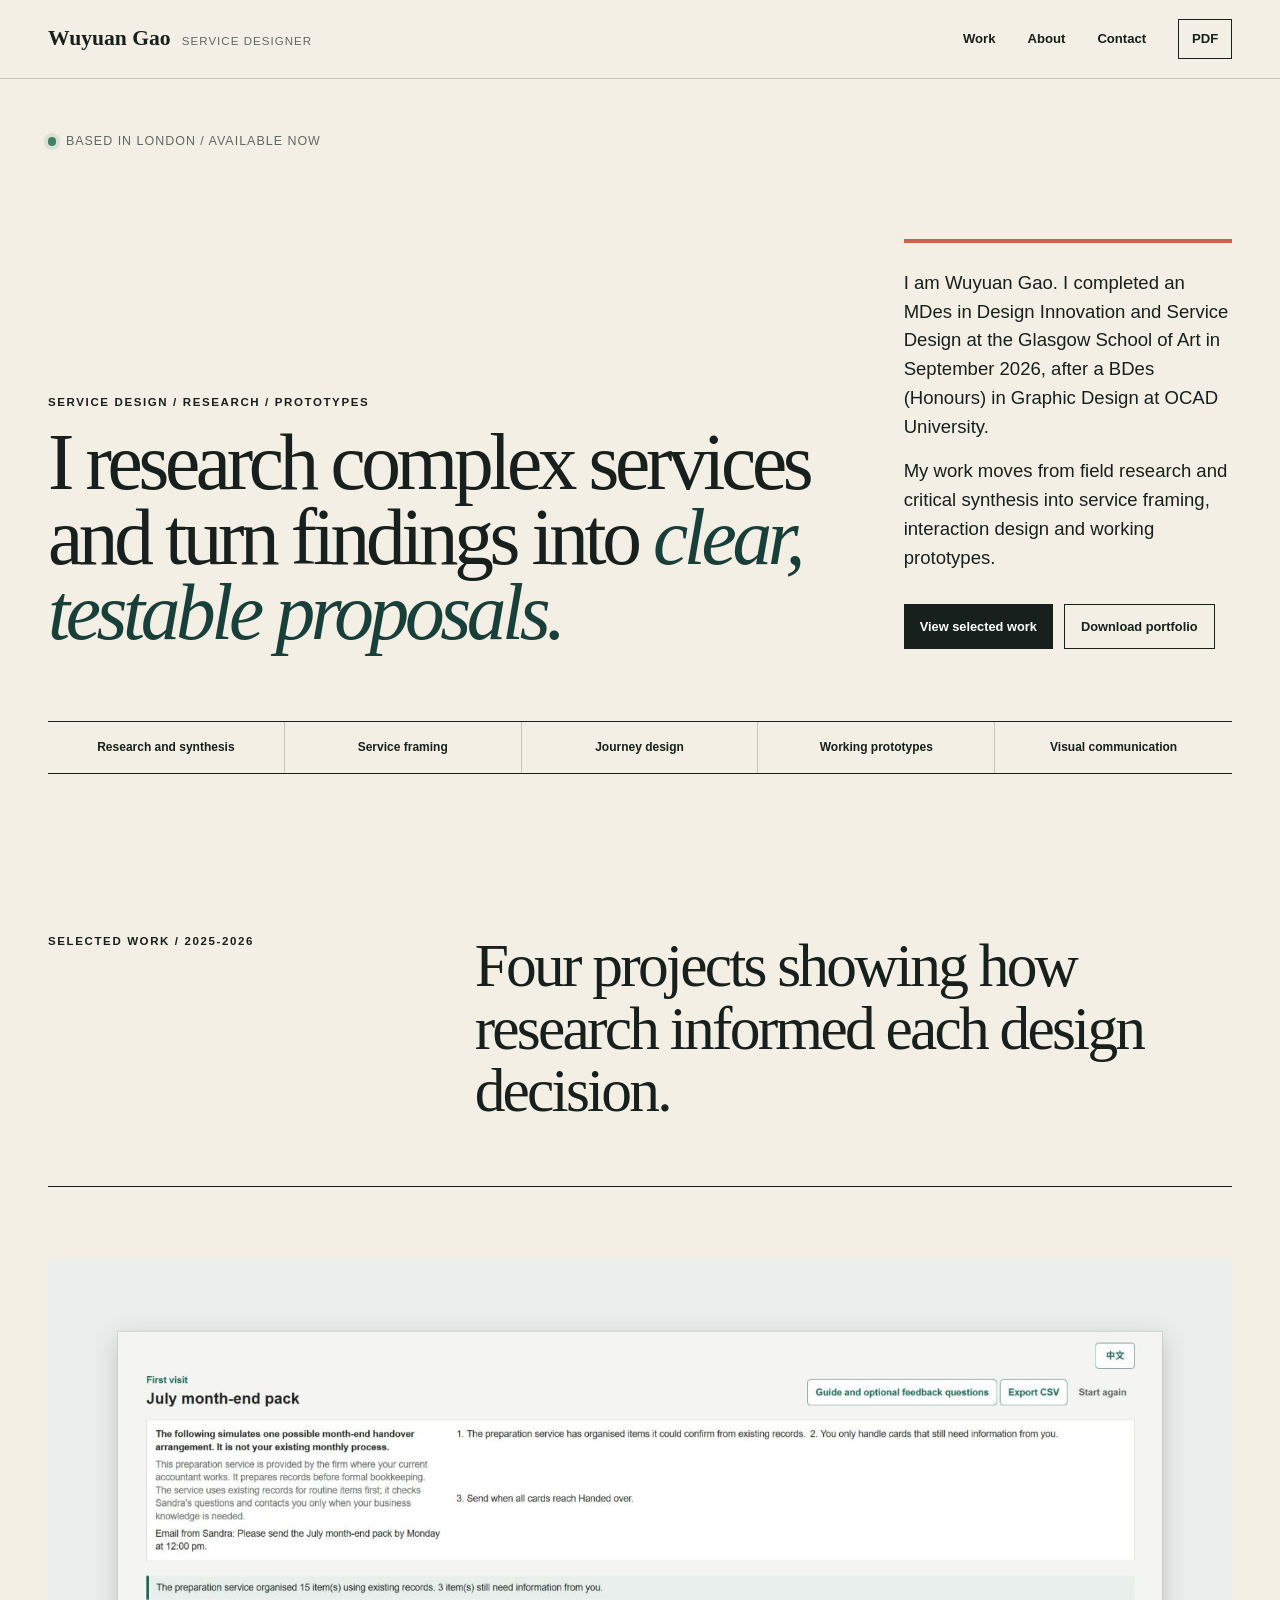
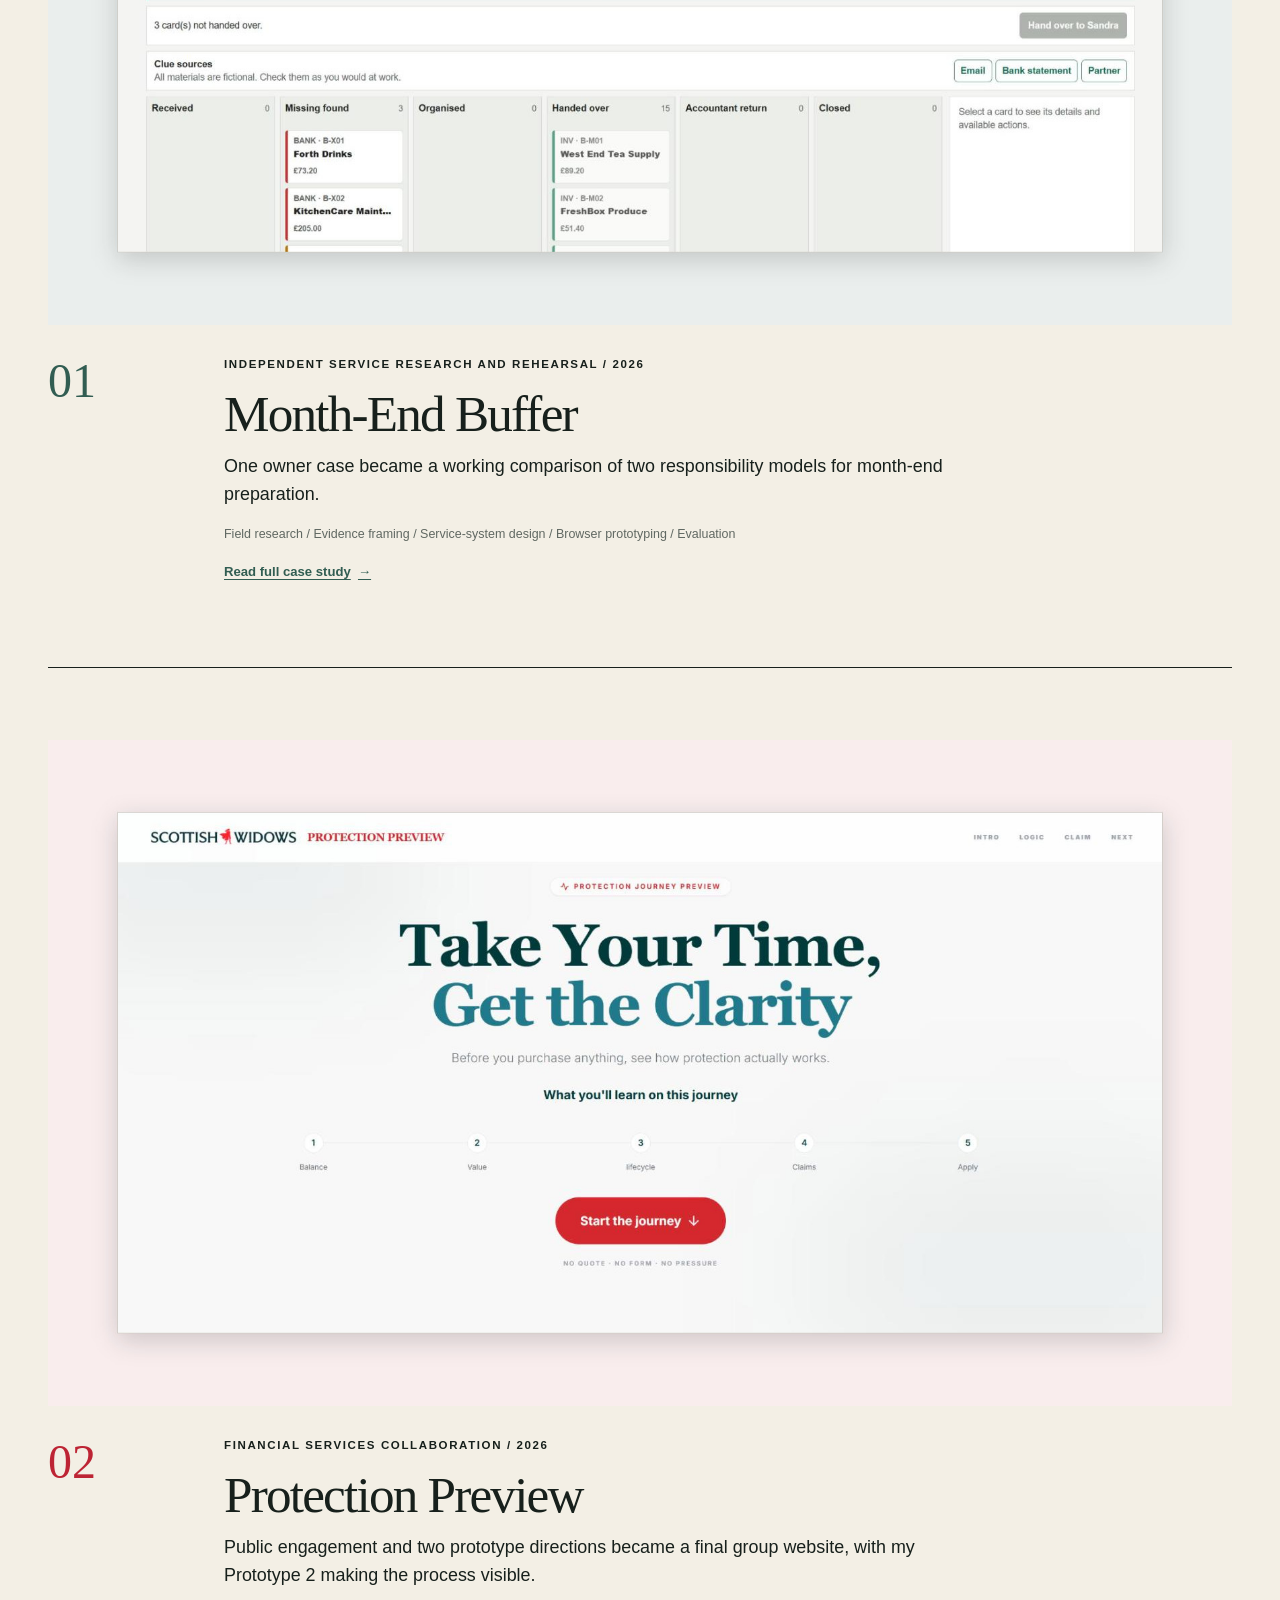
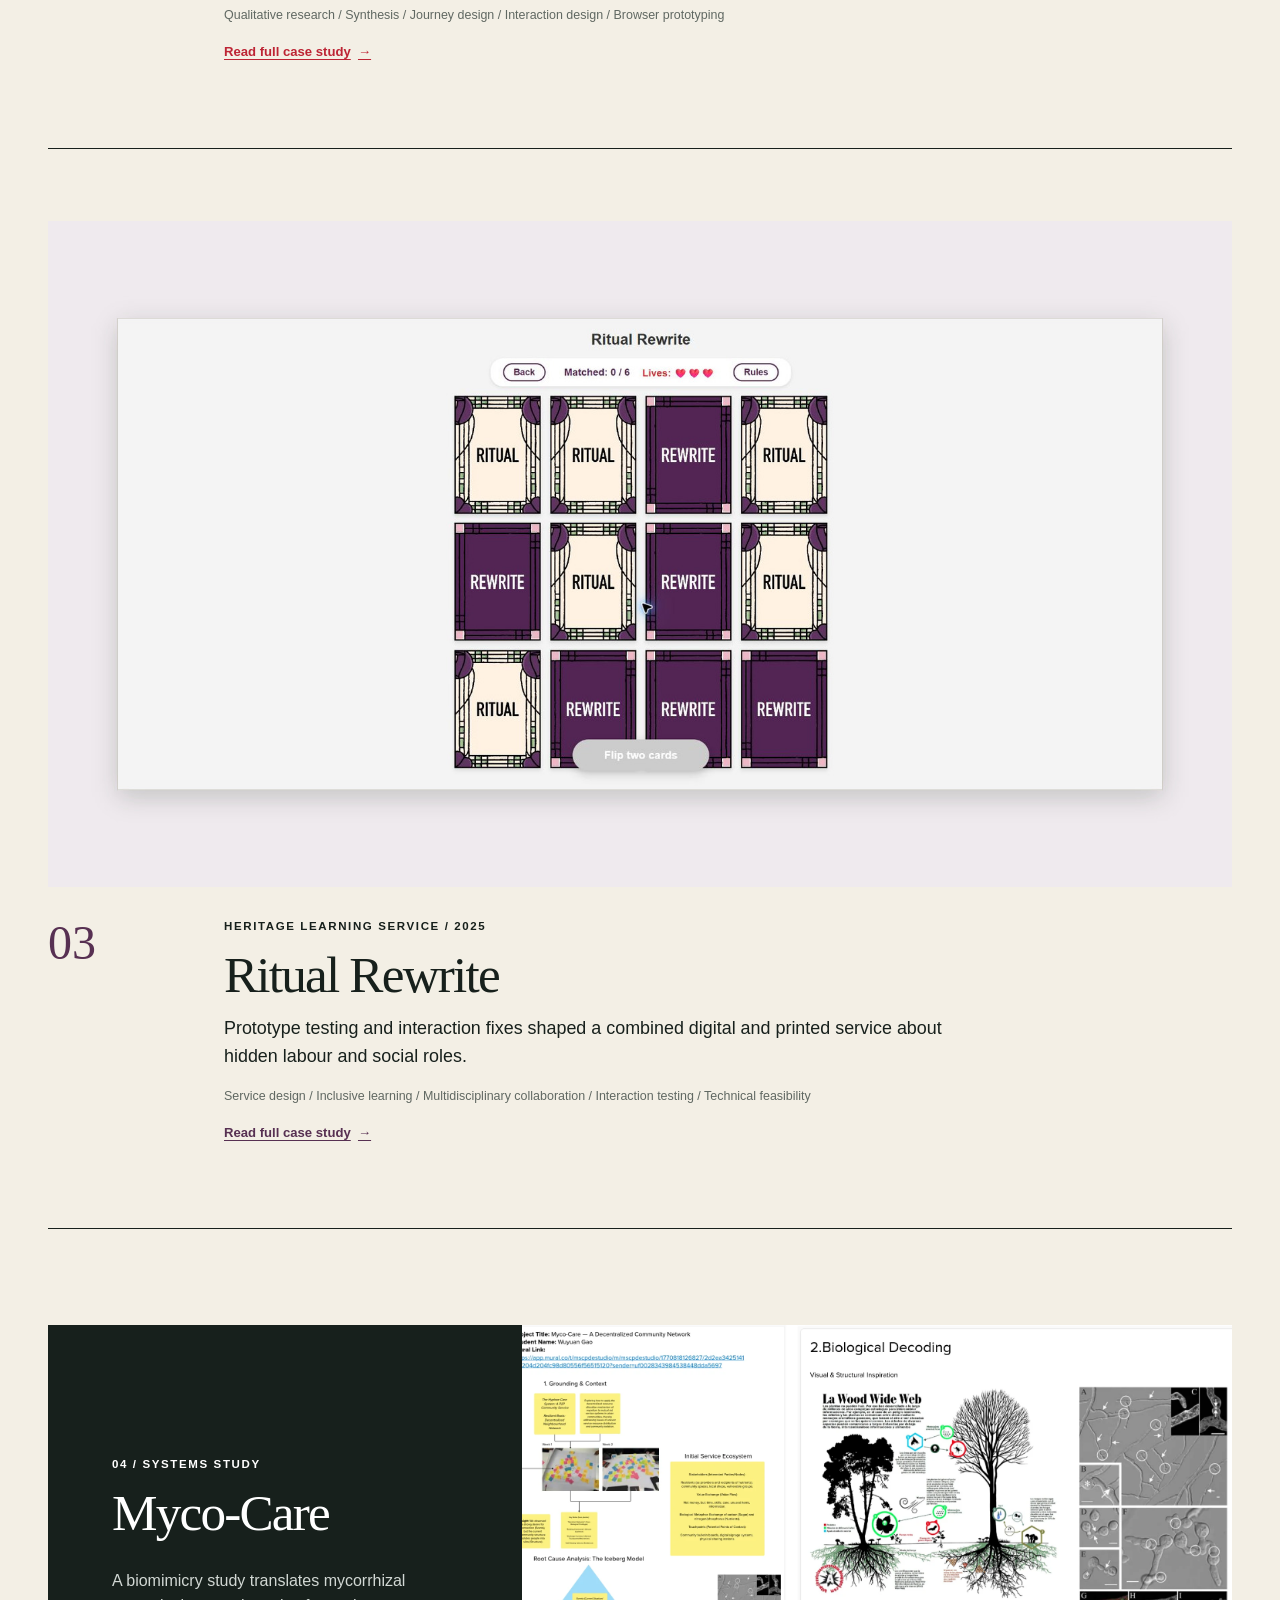
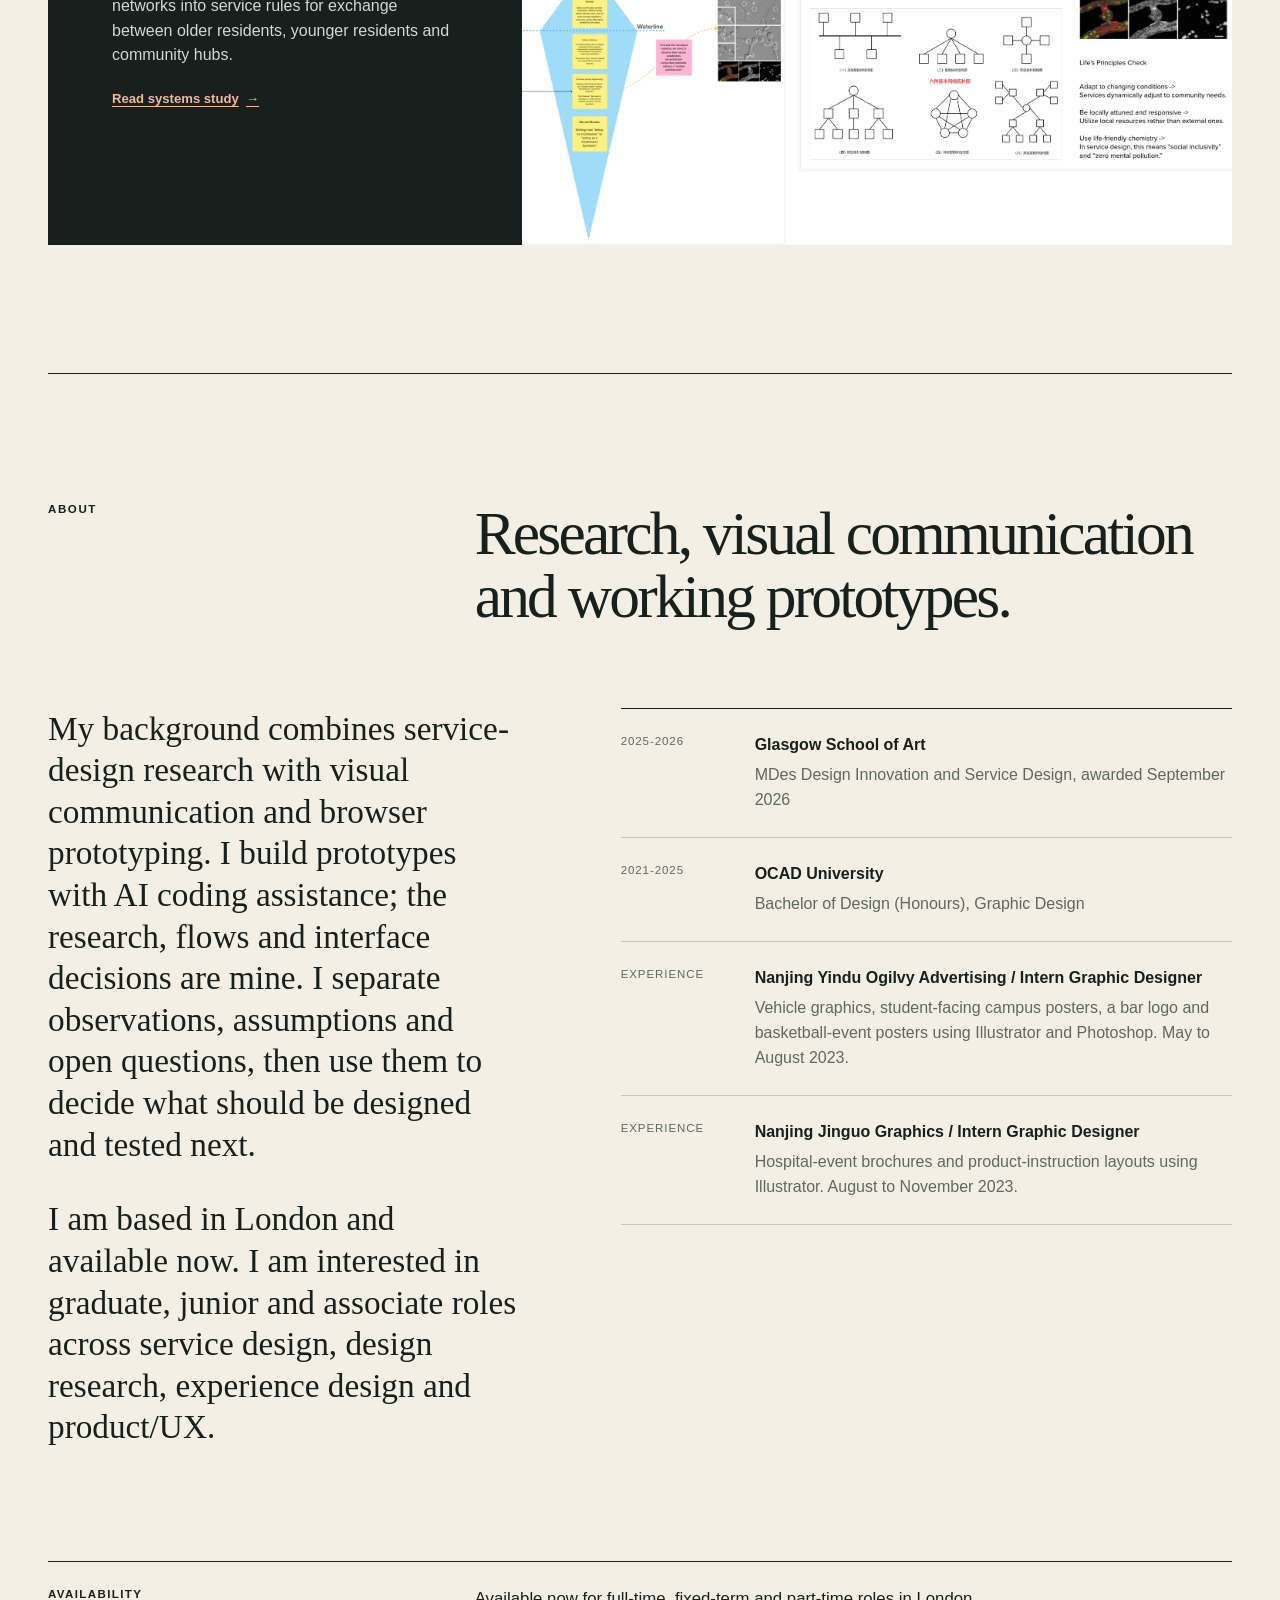
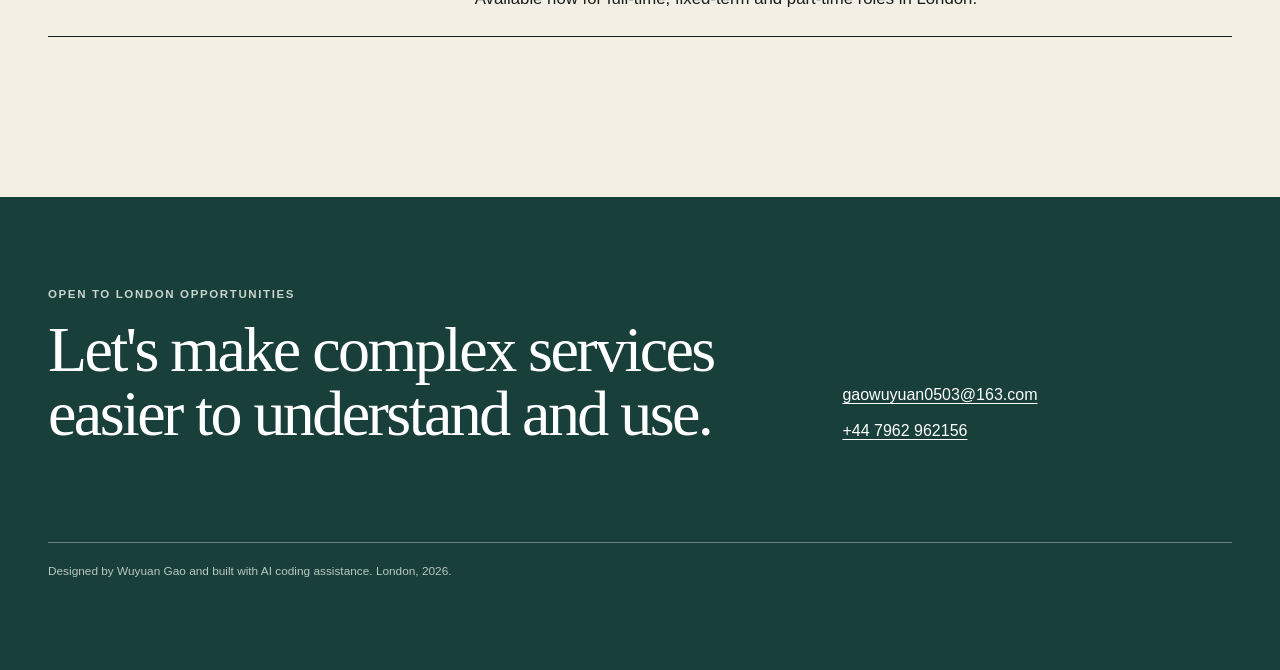
==== index.html @ dd71daeb "Add files via upload" ====
<!doctype html>
<html lang="en"><head><meta charSet="utf-8"/><meta name="viewport" content="width=device-width, initial-scale=1"/><link rel="stylesheet" href="./app/globals.css"/><title>Wuyuan Gao - Service Designer</title><meta name="description" content="Service design, research and working prototypes by Wuyuan Gao. Based in London."/><meta property="og:title" content="Wuyuan Gao - Service Designer"/><meta property="og:description" content="Evidence-led service design, interaction design and working prototypes."/><meta property="og:type" content="website"/><meta property="og:image:width" content="1200"/><meta property="og:image:height" content="630"/><meta name="twitter:card" content="summary_large_image"/><meta name="twitter:title" content="Wuyuan Gao - Service Designer"/><meta name="twitter:description" content="Evidence-led service design, interaction design and working prototypes."/><meta name="twitter:image:width" content="1200"/><meta name="twitter:image:height" content="630"/><link rel="shortcut icon" href="./favicon.svg"/><link rel="icon" href="./favicon.svg"/>
</head><body><div class="site-shell"><a class="skip-link" href="#main">Skip to content</a><header class="site-header"><div class="site-header__inner"><a href="./index.html" class="wordmark" aria-label="Wuyuan Gao home"><span>Wuyuan Gao</span><small>Service designer</small></a><nav class="site-nav" aria-label="Primary navigation"><a href="./index.html#work">Work</a><a href="./index.html#about">About</a><a href="mailto:gaowuyuan0503@163.com">Contact</a><a class="nav-download" href="./Wuyuan-Gao-Portfolio.pdf" download="">PDF</a></nav></div></header><main id="main"><section class="home-hero page-frame"><div class="hero-kicker"><span class="status-dot" aria-hidden="true"></span>Based in London / Available now</div><div class="home-hero__grid"><div><p class="eyebrow">Service design / research / prototypes</p><h1>I research complex services and turn findings into <em>clear, testable proposals.</em></h1></div><div class="home-intro"><p>I am Wuyuan Gao. I completed an MDes in Design Innovation and Service Design at the Glasgow School of Art in September 2026, after a BDes (Honours) in Graphic Design at OCAD University.</p><p>My work moves from field research and critical synthesis into service framing, interaction design and working prototypes.</p><div class="hero-actions"><a class="button button--dark" href="#work">View selected work</a><a class="button button--line" href="./Wuyuan-Gao-Portfolio.pdf" download="">Download portfolio</a></div></div></div><div class="capability-rail" aria-label="Core capabilities"><span>Research and synthesis</span><span>Service framing</span><span>Journey design</span><span>Working prototypes</span><span>Visual communication</span></div></section><section class="work-section page-frame" id="work"><div class="section-heading"><p class="eyebrow">Selected work / 2025-2026</p><h2>Four projects showing how research informed each design decision.</h2></div><div class="project-list"><article class="project-card" style="--project-accent:#315d52"><a href="./work/month-end-buffer/index.html" class="project-card__image"><img src="./assets/month-end-board.jpg" alt="Month-End service rehearsal in use, showing the July month-end pack with cards sorted into columns" loading="lazy"/></a><div class="project-card__copy"><p class="project-number">01</p><div><p class="eyebrow">Independent service research and rehearsal<!-- --> / <!-- -->2026</p><h3><a href="./work/month-end-buffer/index.html">Month-End Buffer</a></h3><p>One owner case became a working comparison of two responsibility models for month-end preparation.</p><p class="capability-line">Field research / Evidence framing / Service-system design / Browser prototyping / Evaluation</p><a href="./work/month-end-buffer/index.html" class="text-link text-link--primary">Read full case study <span aria-hidden="true">→</span></a></div></div></article><article class="project-card" style="--project-accent:#bd2434"><a href="./work/protection-preview/index.html" class="project-card__image"><img src="./assets/sw-final-hero-full.jpg" alt="Final Protection Preview website with the headline Take Your Time, Get the Clarity" loading="lazy"/></a><div class="project-card__copy"><p class="project-number">02</p><div><p class="eyebrow">Financial services collaboration<!-- --> / <!-- -->2026</p><h3><a href="./work/protection-preview/index.html">Protection Preview</a></h3><p>Public engagement and two prototype directions became a final group website, with my Prototype 2 making the process visible.</p><p class="capability-line">Qualitative research / Synthesis / Journey design / Interaction design / Browser prototyping</p><a href="./work/protection-preview/index.html" class="text-link text-link--primary">Read full case study <span aria-hidden="true">→</span></a></div></div></article><article class="project-card" style="--project-accent:#573052"><a href="./work/ritual-rewrite/index.html" class="project-card__image"><img src="./assets/ritual-game-card.jpg" alt="Ritual Rewrite browser game showing a grid of Ritual and Rewrite cards, a match counter and three lives" loading="lazy"/></a><div class="project-card__copy"><p class="project-number">03</p><div><p class="eyebrow">Heritage learning service<!-- --> / <!-- -->2025</p><h3><a href="./work/ritual-rewrite/index.html">Ritual Rewrite</a></h3><p>Prototype testing and interaction fixes shaped a combined digital and printed service about hidden labour and social roles.</p><p class="capability-line">Service design / Inclusive learning / Multidisciplinary collaboration / Interaction testing / Technical feasibility</p><a href="./work/ritual-rewrite/index.html" class="text-link text-link--primary">Read full case study <span aria-hidden="true">→</span></a></div></div></article></div><article class="systems-card" style="--project-accent:#be275d"><div><p class="eyebrow">04<!-- --> / <!-- -->Systems study</p><h3>Myco-Care</h3><p>A biomimicry study translates mycorrhizal networks into service rules for exchange between older residents, younger residents and community hubs.</p><a href="./work/myco-care/index.html" class="text-link text-link--primary">Read systems study <span aria-hidden="true">→</span></a></div><a href="./work/myco-care/index.html" class="systems-card__image"><img src="./assets/myco-overview.webp" alt="Myco-Care grounding, context and root-cause analysis" loading="lazy"/></a></article></section><section class="about-section page-frame" id="about"><div class="section-heading section-heading--about"><p class="eyebrow">About</p><h2>Research, visual communication and working prototypes.</h2></div><div class="about-grid"><div class="about-lead"><p>My background combines service-design research with visual communication and browser prototyping. I build prototypes with AI coding assistance; the research, flows and interface decisions are mine. I separate observations, assumptions and open questions, then use them to decide what should be designed and tested next.</p><p>I am based in London and available now. I am interested in graduate, junior and associate roles across service design, design research, experience design and product/UX.</p></div><div class="timeline"><article><span>2025-2026</span><h3>Glasgow School of Art</h3><p>MDes Design Innovation and Service Design, awarded September 2026</p></article><article><span>2021-2025</span><h3>OCAD University</h3><p>Bachelor of Design (Honours), Graphic Design</p></article><article><span>Experience</span><h3>Nanjing Yindu Ogilvy Advertising / Intern Graphic Designer</h3><p>Vehicle graphics, student-facing campus posters, a bar logo and basketball-event posters using Illustrator and Photoshop. May to August 2023.</p></article><article><span>Experience</span><h3>Nanjing Jinguo Graphics / Intern Graphic Designer</h3><p>Hospital-event brochures and product-instruction layouts using Illustrator. August to November 2023.</p></article></div></div><div class="availability-note"><span>Availability</span><p>Available now for full-time, fixed-term and part-time roles in London.</p></div></section></main><footer class="site-footer" id="contact"><div><p class="eyebrow eyebrow--light">Open to London opportunities</p><h2>Let&#x27;s make complex services easier to understand and use.</h2></div><div class="footer-links"><a href="mailto:gaowuyuan0503@163.com">gaowuyuan0503@163.com</a><a href="tel:+447962962156">+44 7962 962156</a></div><p class="footer-note">Designed by Wuyuan Gao and built with AI coding assistance. London, 2026.</p></footer></div><script src="./local-viewer.js" defer></script></body></html>
---- app/globals.css ----
:root {
  --paper: #f3efe5;
  --paper-deep: #e6e0d3;
  --ink: #17201c;
  --muted: #606862;
  --green: #183f39;
  --rust: #c66547;
  --rule: rgba(23, 32, 28, 0.2);
  --project-accent: #315d52;
  --font-display: "Iowan Old Style", Baskerville, "Times New Roman", serif;
  --font-body: Aptos, "Segoe UI", Arial, sans-serif;
}

* { box-sizing: border-box; }
html { scroll-behavior: smooth; }
html, body { max-width: 100%; overflow-x: clip; }
body {
  margin: 0;
  background: var(--paper);
  color: var(--ink);
  font-family: var(--font-body);
  font-size: 16px;
  line-height: 1.55;
  text-rendering: optimizeLegibility;
}
a { color: inherit; text-decoration-thickness: 1px; text-underline-offset: 0.2em; }
a:focus-visible, button:focus-visible { outline: 3px solid var(--rust); outline-offset: 4px; }
img { display: block; max-width: 100%; }
::selection { background: var(--rust); color: white; }

.site-shell { min-height: 100vh; }
.page-frame { width: min(1320px, calc(100% - 96px)); margin-inline: auto; }
.eyebrow {
  margin: 0 0 1rem;
  font-size: 0.72rem;
  font-weight: 700;
  letter-spacing: 0.14em;
  line-height: 1.3;
  text-transform: uppercase;
}
.eyebrow--light { color: #c9d4cf; }

.site-header {
  position: sticky;
  z-index: 30;
  top: 0;
  background: rgba(243, 239, 229, 0.96);
  border-bottom: 1px solid var(--rule);
}
.site-header__inner {
  width: min(1320px, calc(100% - 96px));
  min-height: 78px;
  margin-inline: auto;
  display: flex;
  align-items: center;
  justify-content: space-between;
  gap: 2rem;
}
.wordmark { display: flex; align-items: baseline; gap: 0.7rem; text-decoration: none; }
.wordmark span { font-family: var(--font-display); font-size: 1.35rem; font-weight: 700; }
.wordmark small { color: var(--muted); font-size: 0.72rem; letter-spacing: 0.09em; text-transform: uppercase; }
.site-nav { display: flex; align-items: center; gap: clamp(1rem, 2.5vw, 2.4rem); font-size: 0.82rem; font-weight: 650; }
.site-nav a { display: inline-flex; align-items: center; min-height: 2rem; text-decoration: none; }
.skip-link { position: absolute; left: 1rem; top: -5rem; z-index: 200; padding: 0.7rem 1rem; background: var(--ink); color: #fff; font-size: 0.85rem; font-weight: 700; text-decoration: none; }
.skip-link:focus { top: 1rem; }
.site-nav a:hover { text-decoration: underline; }
.nav-download { padding: 0.55rem 0.8rem; border: 1px solid var(--ink); }

.home-hero { padding: 3.3rem 0 0; }
.hero-kicker { display: flex; align-items: center; gap: 0.6rem; color: var(--muted); font-size: 0.78rem; letter-spacing: 0.08em; text-transform: uppercase; }
.status-dot { width: 0.52rem; height: 0.52rem; border-radius: 50%; background: #3d8064; box-shadow: 0 0 0 4px rgba(61, 128, 100, 0.13); }
.home-hero__grid {
  display: grid;
  grid-template-columns: minmax(0, 1.75fr) minmax(300px, 0.75fr);
  gap: clamp(3rem, 7vw, 7rem);
  align-items: end;
  padding: 5.5rem 0 4.5rem;
}
.home-hero h1 {
  max-width: 940px;
  margin: 0;
  font-family: var(--font-display);
  font-size: clamp(3.2rem, 6.2vw, 6.7rem);
  font-weight: 500;
  letter-spacing: -0.055em;
  line-height: 0.94;
}
.home-hero h1 em { color: var(--green); font-weight: 500; }
.home-intro { border-top: 4px solid var(--rust); padding-top: 1.6rem; }
.home-intro > p { margin: 0 0 1rem; font-size: clamp(1.02rem, 1.45vw, 1.28rem); line-height: 1.55; }
.hero-actions { display: flex; flex-wrap: wrap; gap: 0.7rem; padding-top: 1rem; }
.button { display: inline-flex; align-items: center; justify-content: center; min-height: 44px; padding: 0.72rem 1rem; text-decoration: none; font-size: 0.8rem; font-weight: 700; }
.button--dark { background: var(--ink); color: white; }
.button--line { border: 1px solid var(--ink); }
.button:hover { transform: translateY(-1px); }
.capability-rail {
  display: grid;
  grid-template-columns: repeat(5, 1fr);
  border-top: 1px solid var(--ink);
  border-bottom: 1px solid var(--ink);
}
.capability-rail span { padding: 1rem 0.8rem; border-right: 1px solid var(--rule); font-size: 0.75rem; font-weight: 650; text-align: center; }
.capability-rail span:last-child { border-right: 0; }

.work-section { padding: 10rem 0 8rem; }
.section-heading { display: grid; grid-template-columns: 1fr 2fr; gap: 3rem; align-items: start; margin-bottom: 4rem; }
.section-heading h2 { max-width: 850px; margin: 0; font-family: var(--font-display); font-size: clamp(2.6rem, 4.8vw, 5rem); font-weight: 500; letter-spacing: -0.045em; line-height: 1.02; }
.project-list { border-top: 1px solid var(--ink); }
.project-card { padding: 4.5rem 0 5rem; border-bottom: 1px solid var(--ink); }
.project-card__image {
  display: block;
  aspect-ratio: 16 / 9;
  overflow: hidden;
  background: color-mix(in srgb, var(--project-accent) 12%, white);
  text-decoration: none;
}
.project-card__image img { width: 100%; height: 100%; object-fit: cover; object-position: top; transition: transform 500ms ease; }
.project-card__image:hover img { transform: scale(1.012); }
.project-card__copy { display: grid; grid-template-columns: 1fr 7fr; gap: 2rem; padding-top: 2rem; }
.project-number { margin: 0; font-family: var(--font-display); font-size: 3rem; line-height: 1; color: var(--project-accent); }
.project-card h3, .systems-card h3 { margin: 0 0 0.9rem; font-family: var(--font-display); font-size: clamp(2.1rem, 4vw, 4.4rem); font-weight: 500; letter-spacing: -0.035em; line-height: 1; }
.project-card h3 a { text-decoration: none; }
.project-card__copy > div > p:not(.eyebrow):not(.capability-line) { max-width: 740px; margin: 0 0 1rem; font-size: 1.12rem; }
.capability-line { max-width: 900px; color: var(--muted); font-size: 0.78rem; }
.text-link { display: inline-flex; gap: 0.45rem; align-items: center; padding-block: 0.3rem; font-size: 0.82rem; font-weight: 700; }
.text-link--primary { color: var(--project-accent); }
.systems-card {
  display: grid;
  grid-template-columns: minmax(280px, 0.8fr) minmax(420px, 1.2fr);
  min-height: 520px;
  margin-top: 6rem;
  background: var(--ink);
  color: white;
}
.systems-card > div { display: flex; flex-direction: column; justify-content: center; padding: clamp(2rem, 5vw, 5rem); }
.systems-card > div > p:not(.eyebrow) { color: #d2d8d4; }
.systems-card .text-link { color: #f3b69f; }
.systems-card__image { overflow: hidden; }
.systems-card__image img { width: 100%; height: 100%; object-fit: cover; }

.about-section { padding: 8rem 0 10rem; border-top: 1px solid var(--ink); }
.section-heading--about { margin-bottom: 5rem; }
.about-grid { display: grid; grid-template-columns: 1fr 1.3fr; gap: clamp(3rem, 8vw, 8rem); }
.about-lead p { margin-top: 0; font-family: var(--font-display); font-size: clamp(1.55rem, 2.6vw, 2.5rem); line-height: 1.25; }
.timeline { border-top: 1px solid var(--ink); }
.timeline article { display: grid; grid-template-columns: 110px 1fr; column-gap: 1.5rem; padding: 1.5rem 0; border-bottom: 1px solid var(--rule); }
.timeline span { grid-row: 1 / span 2; color: var(--muted); font-size: 0.72rem; text-transform: uppercase; letter-spacing: 0.08em; }
.timeline h3 { margin: 0; font-size: 1rem; }
.timeline p { margin: 0.35rem 0 0; color: var(--muted); }
.availability-note { display: grid; grid-template-columns: 1fr 2fr; gap: 3rem; margin-top: 5rem; padding: 1.5rem 0; border-top: 1px solid var(--ink); border-bottom: 1px solid var(--ink); }
.availability-note span { font-size: 0.72rem; font-weight: 700; text-transform: uppercase; letter-spacing: 0.12em; }
.availability-note p { margin: 0; font-size: 1.05rem; }

.case-hero { padding: 3rem 0 6rem; }
.case-breadcrumb { display: flex; align-items: center; gap: 0.55rem; color: var(--muted); font-size: 0.78rem; }
.case-breadcrumb a { display: inline-flex; align-items: center; min-height: 1.75rem; }
.case-hero__grid { display: grid; grid-template-columns: 1.25fr 0.75fr; gap: clamp(3rem, 8vw, 8rem); align-items: end; padding: 5rem 0 3rem; }
.case-hero h1 { margin: 0; font-family: var(--font-display); font-size: clamp(4rem, 8.5vw, 8.5rem); font-weight: 500; letter-spacing: -0.06em; line-height: 0.88; }
.case-outcome { border-left: 4px solid var(--project-accent); padding-left: 1.5rem; }
.case-outcome > p { margin-top: 0; font-family: var(--font-display); font-size: clamp(1.4rem, 2vw, 2.05rem); line-height: 1.28; }
.link-row { display: flex; flex-direction: column; align-items: flex-start; gap: 0.2rem; }
.case-hero__figure { margin: 0; aspect-ratio: 16 / 9; overflow: hidden; background: color-mix(in srgb, var(--project-accent) 10%, white); border: 1px solid var(--rule); }
.case-hero__zoom { width: 100%; height: 100%; }
.case-hero__zoom img { width: 100%; height: 100%; object-fit: cover; object-position: top; }
.case-facts { display: grid; grid-template-columns: 1fr 1fr 1fr 2fr; margin: 0; border-bottom: 1px solid var(--ink); }
.case-facts div { padding: 1.4rem 1.4rem 1.4rem 0; border-right: 1px solid var(--rule); }
.case-facts div + div { padding-left: 1.4rem; }
.case-facts div:last-child { border-right: 0; }
.case-facts dt { margin-bottom: 0.5rem; color: var(--muted); font-size: 0.68rem; font-weight: 700; text-transform: uppercase; letter-spacing: 0.1em; }
.case-facts dd { margin: 0; font-size: 0.88rem; }

.case-body { padding-bottom: 8rem; }
.case-section { display: grid; grid-template-columns: minmax(145px, 0.45fr) minmax(0, 1.55fr); gap: clamp(2rem, 6vw, 6rem); padding: 8rem 0; border-bottom: 1px solid var(--ink); }
.section-index { padding-top: 0.6rem; }
.section-copy h2 { max-width: 930px; margin: 0 0 2.2rem; font-family: var(--font-display); font-size: clamp(2.6rem, 5vw, 5.4rem); font-weight: 500; letter-spacing: -0.045em; line-height: 1.02; }
.section-copy > p { max-width: 760px; margin: 0 0 1.2rem; font-size: 1.08rem; line-height: 1.72; }
.section-copy blockquote { max-width: 820px; margin: 3rem 0 0; padding: 1.8rem 0 1.8rem 2rem; border-left: 5px solid var(--project-accent); font-family: var(--font-display); font-size: clamp(1.8rem, 3.2vw, 3.5rem); line-height: 1.15; }
.evidence-list { max-width: 780px; margin: 2rem 0 0; padding: 0; list-style: none; counter-reset: evidence; border-top: 1px solid var(--rule); }
.evidence-list li { position: relative; padding: 1rem 0 1rem 2.2rem; border-bottom: 1px solid var(--rule); counter-increment: evidence; }
.evidence-list li::before { content: counter(evidence, decimal-leading-zero); position: absolute; left: 0; color: var(--project-accent); font-size: 0.72rem; font-weight: 700; }
.case-callout { max-width: 780px; margin-top: 2.5rem; padding: 1.5rem; background: var(--ink); color: white; }
.case-callout strong { color: color-mix(in srgb, var(--project-accent) 45%, white); font-size: 0.78rem; text-transform: uppercase; letter-spacing: 0.1em; }
.case-callout p { margin: 0.8rem 0 0; }
.media-grid { grid-column: 1 / -1; display: grid; grid-template-columns: minmax(0, 1fr); gap: 2rem; margin-top: 2.5rem; }
.media-card { margin: 0; overflow: hidden; background: #fff; border: 1px solid var(--rule); }
.media-card--wide { grid-column: 1 / -1; }
.media-card__lead { display: grid; grid-template-columns: 110px minmax(0, 1fr); gap: 1.5rem; align-items: start; padding: 1.4rem 1.5rem 1.5rem; border-bottom: 1px solid var(--rule); background: color-mix(in srgb, var(--project-accent) 5%, white); }
.media-card__lead .eyebrow { margin: 0.25rem 0 0; color: var(--project-accent); }
.media-card__lead strong { max-width: 900px; font-family: var(--font-display); font-size: clamp(1.35rem, 2.1vw, 2.2rem); font-weight: 500; letter-spacing: -0.02em; line-height: 1.18; }
.media-card .image-zoom-trigger { width: 100%; aspect-ratio: 16 / 10; }
.media-card .image-zoom-trigger img { width: 100%; height: 100%; object-fit: contain; background: #f8f7f3; }
.media-card .image-zoom-trigger--natural { aspect-ratio: auto; }
.media-card .image-zoom-trigger--natural img { height: auto; background: #fff; }

.image-zoom-trigger { position: relative; display: block; padding: 0; overflow: hidden; border: 0; border-radius: 0; background: #f8f7f3; color: inherit; cursor: zoom-in; text-align: left; }
.image-zoom-trigger::after { position: absolute; inset: 0; border: 2px solid transparent; content: ""; pointer-events: none; transition: border-color 180ms ease, background 180ms ease; }
.image-zoom-trigger:hover::after { border-color: color-mix(in srgb, var(--project-accent) 72%, white); background: color-mix(in srgb, var(--project-accent) 4%, transparent); }
.image-zoom-trigger:focus-visible { outline: 3px solid var(--project-accent); outline-offset: 4px; }
.image-zoom-trigger--focused img { object-fit: cover; object-position: var(--preview-x) var(--preview-y); transform: scale(var(--preview-scale)); transform-origin: var(--preview-x) var(--preview-y); }
.image-zoom-hint { position: absolute; right: 1rem; bottom: 1rem; padding: 0.55rem 0.75rem; border: 1px solid rgba(255,255,255,0.62); background: rgba(23,32,28,0.88); color: #fff; font-size: 0.72rem; font-weight: 700; letter-spacing: 0.05em; text-transform: uppercase; backdrop-filter: blur(8px); }

.image-lightbox { position: fixed; z-index: 1000; inset: 0; display: grid; grid-template-rows: auto minmax(0, 1fr); padding: 1rem; background: rgba(10,14,12,0.96); color: #fff; }
.image-lightbox__toolbar { display: flex; align-items: center; justify-content: space-between; gap: 1.5rem; padding: 0 0 1rem; }
.image-lightbox__toolbar p { max-width: 56rem; margin: 0; color: rgba(255,255,255,0.78); font-size: 0.88rem; line-height: 1.45; }
.image-lightbox__actions { display: flex; align-items: center; gap: 0.45rem; flex: 0 0 auto; }
.image-lightbox__actions button,
.image-lightbox__actions a { min-width: 2.65rem; min-height: 2.65rem; display: inline-flex; align-items: center; justify-content: center; padding: 0.55rem 0.8rem; border: 1px solid rgba(255,255,255,0.3); background: rgba(255,255,255,0.08); color: #fff; font: inherit; font-size: 0.78rem; text-decoration: none; cursor: pointer; }
.image-lightbox__actions button:hover,
.image-lightbox__actions a:hover { background: rgba(255,255,255,0.17); }
.image-lightbox__actions button:focus-visible,
.image-lightbox__actions a:focus-visible { outline: 2px solid #fff; outline-offset: 2px; }
.image-lightbox__actions button:disabled { opacity: 0.35; cursor: default; }
.image-lightbox__viewport { min-width: 0; min-height: 0; overflow: auto; overscroll-behavior: contain; background: #ecebe6; scrollbar-color: rgba(255,255,255,0.45) transparent; }
.image-lightbox__viewport img { display: block; max-width: none; height: auto; margin: 0 auto; user-select: none; }
.evidence-boundary { margin-top: 7rem; padding: clamp(2rem, 5vw, 5rem); background: var(--project-accent); color: white; }
.evidence-boundary h2 { max-width: 780px; margin: 0 0 1rem; font-family: var(--font-display); font-size: clamp(2.5rem, 5vw, 5rem); font-weight: 500; line-height: 1; }
.evidence-boundary > p:last-child { max-width: 820px; margin-bottom: 0; font-size: 1.08rem; }
.next-project { width: min(1320px, calc(100% - 96px)); margin: 0 auto 8rem; display: grid; grid-template-columns: 1fr auto; align-items: center; padding: 2.2rem 0; border-top: 1px solid var(--ink); border-bottom: 1px solid var(--ink); text-decoration: none; }
.next-project .eyebrow { grid-column: 1 / -1; }
.next-project strong { font-family: var(--font-display); font-size: clamp(2.5rem, 5vw, 5rem); font-weight: 500; line-height: 1; }
.next-project > span:last-child { font-size: 3rem; color: var(--project-accent); }

.site-footer { display: grid; grid-template-columns: 1.5fr 0.8fr; gap: 4rem; padding: clamp(3rem, 7vw, 7rem) max(48px, calc((100vw - 1320px) / 2)); background: var(--green); color: white; }
.site-footer h2 { max-width: 800px; margin: 0; font-family: var(--font-display); font-size: clamp(2.8rem, 5vw, 5.5rem); font-weight: 500; letter-spacing: -0.04em; line-height: 1; }
.footer-links { display: flex; flex-direction: column; align-items: flex-start; justify-content: flex-end; gap: 0.5rem; }
.footer-links a { display: inline-flex; align-items: center; min-height: 1.75rem; }
.footer-note { grid-column: 1 / -1; margin: 2rem 0 0; padding-top: 1.2rem; border-top: 1px solid rgba(255,255,255,0.35); color: #b9c7c1; font-size: 0.74rem; }

@media (max-width: 900px) {
  .page-frame, .site-header__inner, .next-project { width: min(100% - 40px, 1320px); }
  .home-hero__grid, .case-hero__grid, .about-grid { grid-template-columns: 1fr; }
  .home-hero__grid { gap: 3rem; padding-top: 4rem; }
  .capability-rail { grid-template-columns: repeat(2, 1fr); }
  .capability-rail span { border-bottom: 1px solid var(--rule); }
  .section-heading { grid-template-columns: 1fr; gap: 1rem; }
  .systems-card { grid-template-columns: 1fr; }
  .systems-card__image { min-height: 420px; }
  .case-facts { grid-template-columns: repeat(2, 1fr); }
  .case-facts div:nth-child(2) { border-right: 0; }
  .case-section { grid-template-columns: 1fr; gap: 1.2rem; }
  .media-grid { grid-column: 1; }
  .site-footer { padding-inline: 20px; }
}

@media (max-width: 640px) {
  body { font-size: 15px; }
  .site-header__inner { min-height: 66px; }
  .wordmark small, .site-nav a:nth-child(3) { display: none; }
  .site-nav a:nth-child(2) { display: none; }
  .site-nav { gap: 0.75rem; }
  .home-hero { padding-top: 2rem; }
  .home-hero__grid { padding: 3rem 0; }
  .home-hero h1 { font-size: clamp(3rem, 14vw, 4.6rem); }
  .capability-rail { grid-template-columns: 1fr; }
  .capability-rail span { border-right: 0; text-align: left; padding-left: 0; }
  .work-section { padding: 7rem 0 5rem; }
  .project-card { padding: 3rem 0; }
  .project-card__copy { grid-template-columns: 58px 1fr; gap: 0.7rem; }
  .project-number { font-size: 2rem; }
  .systems-card { margin-top: 4rem; }
  .systems-card__image { min-height: 300px; }
  .timeline article { grid-template-columns: 1fr; }
  .timeline span { grid-row: auto; margin-bottom: 0.5rem; }
  .availability-note { grid-template-columns: 1fr; gap: 0.8rem; }
  .case-hero { padding-top: 2rem; }
  .case-hero__grid { padding: 3.5rem 0 2rem; gap: 2.5rem; }
  .case-hero h1 { font-size: clamp(3.7rem, 18vw, 6rem); }
  .case-facts { grid-template-columns: 1fr; }
  .case-facts div, .case-facts div + div { padding: 1rem 0; border-right: 0; border-bottom: 1px solid var(--rule); }
  .case-facts div:last-child { border-bottom: 0; }
  .case-section { padding: 5rem 0; }
  .section-copy h2 { font-size: clamp(2.45rem, 12vw, 4rem); }
  .media-grid { grid-template-columns: 1fr; gap: 1.25rem; }
  .media-card--wide { grid-column: auto; }
  .media-card__lead { grid-template-columns: 1fr; gap: 0.55rem; padding: 1.1rem 1.15rem 1.2rem; }
  .media-card__lead .eyebrow { margin: 0; }
  .media-card .image-zoom-trigger:not(.image-zoom-trigger--natural) { aspect-ratio: 4 / 3; }
  .image-zoom-hint { right: 0.65rem; bottom: 0.65rem; }
  .image-lightbox { padding: 0.65rem; }
  .image-lightbox__toolbar { align-items: flex-start; flex-direction: column; gap: 0.7rem; padding-bottom: 0.7rem; }
  .image-lightbox__toolbar p { max-width: 100%; font-size: 0.76rem; }
  .image-lightbox__actions { width: 100%; overflow-x: auto; padding-bottom: 0.2rem; }
  .image-lightbox__actions button,
  .image-lightbox__actions a { min-width: 2.8rem; min-height: 2.8rem; white-space: nowrap; }
  .evidence-boundary { margin-top: 4rem; }
  .site-footer { grid-template-columns: 1fr; gap: 3rem; }
  .footer-note { grid-column: auto; }
}

@media (prefers-reduced-motion: reduce) {
  html { scroll-behavior: auto; }
  *, *::before, *::after { transition-duration: 0.01ms !important; animation-duration: 0.01ms !important; }
}
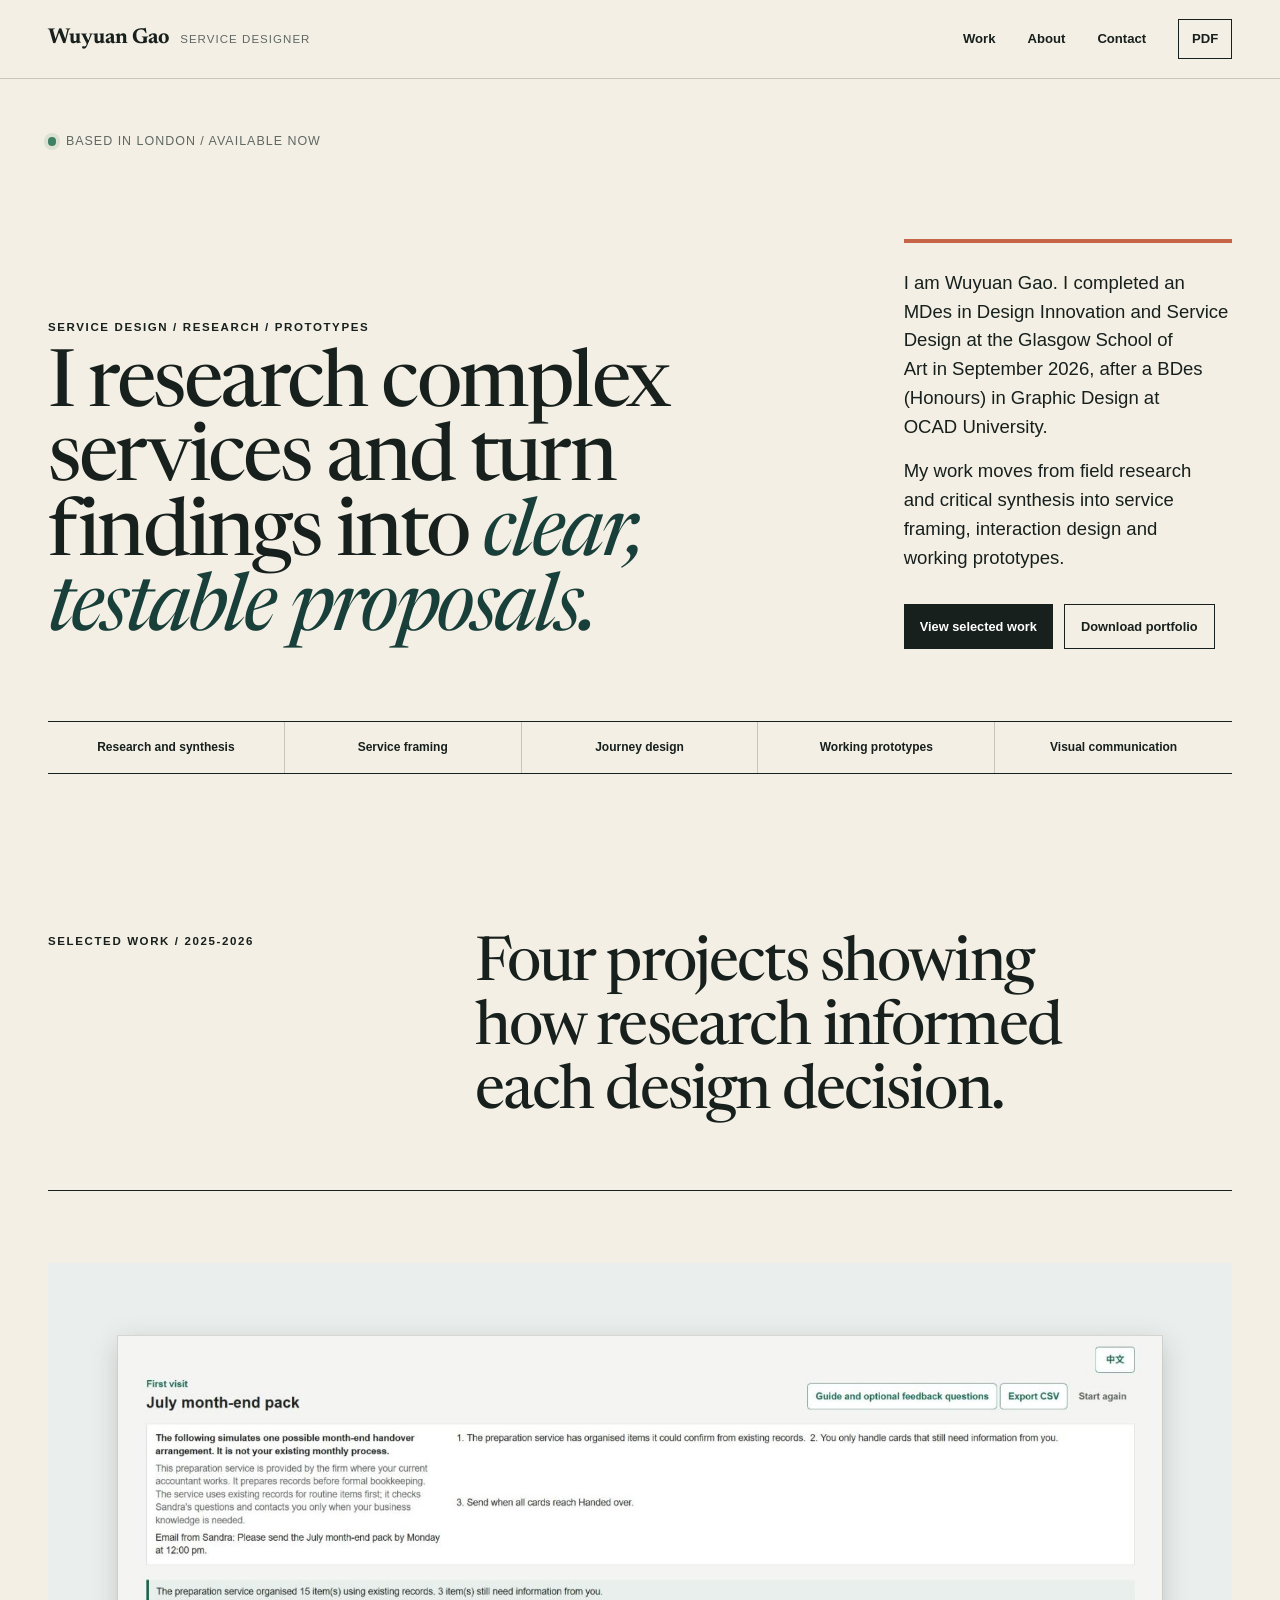
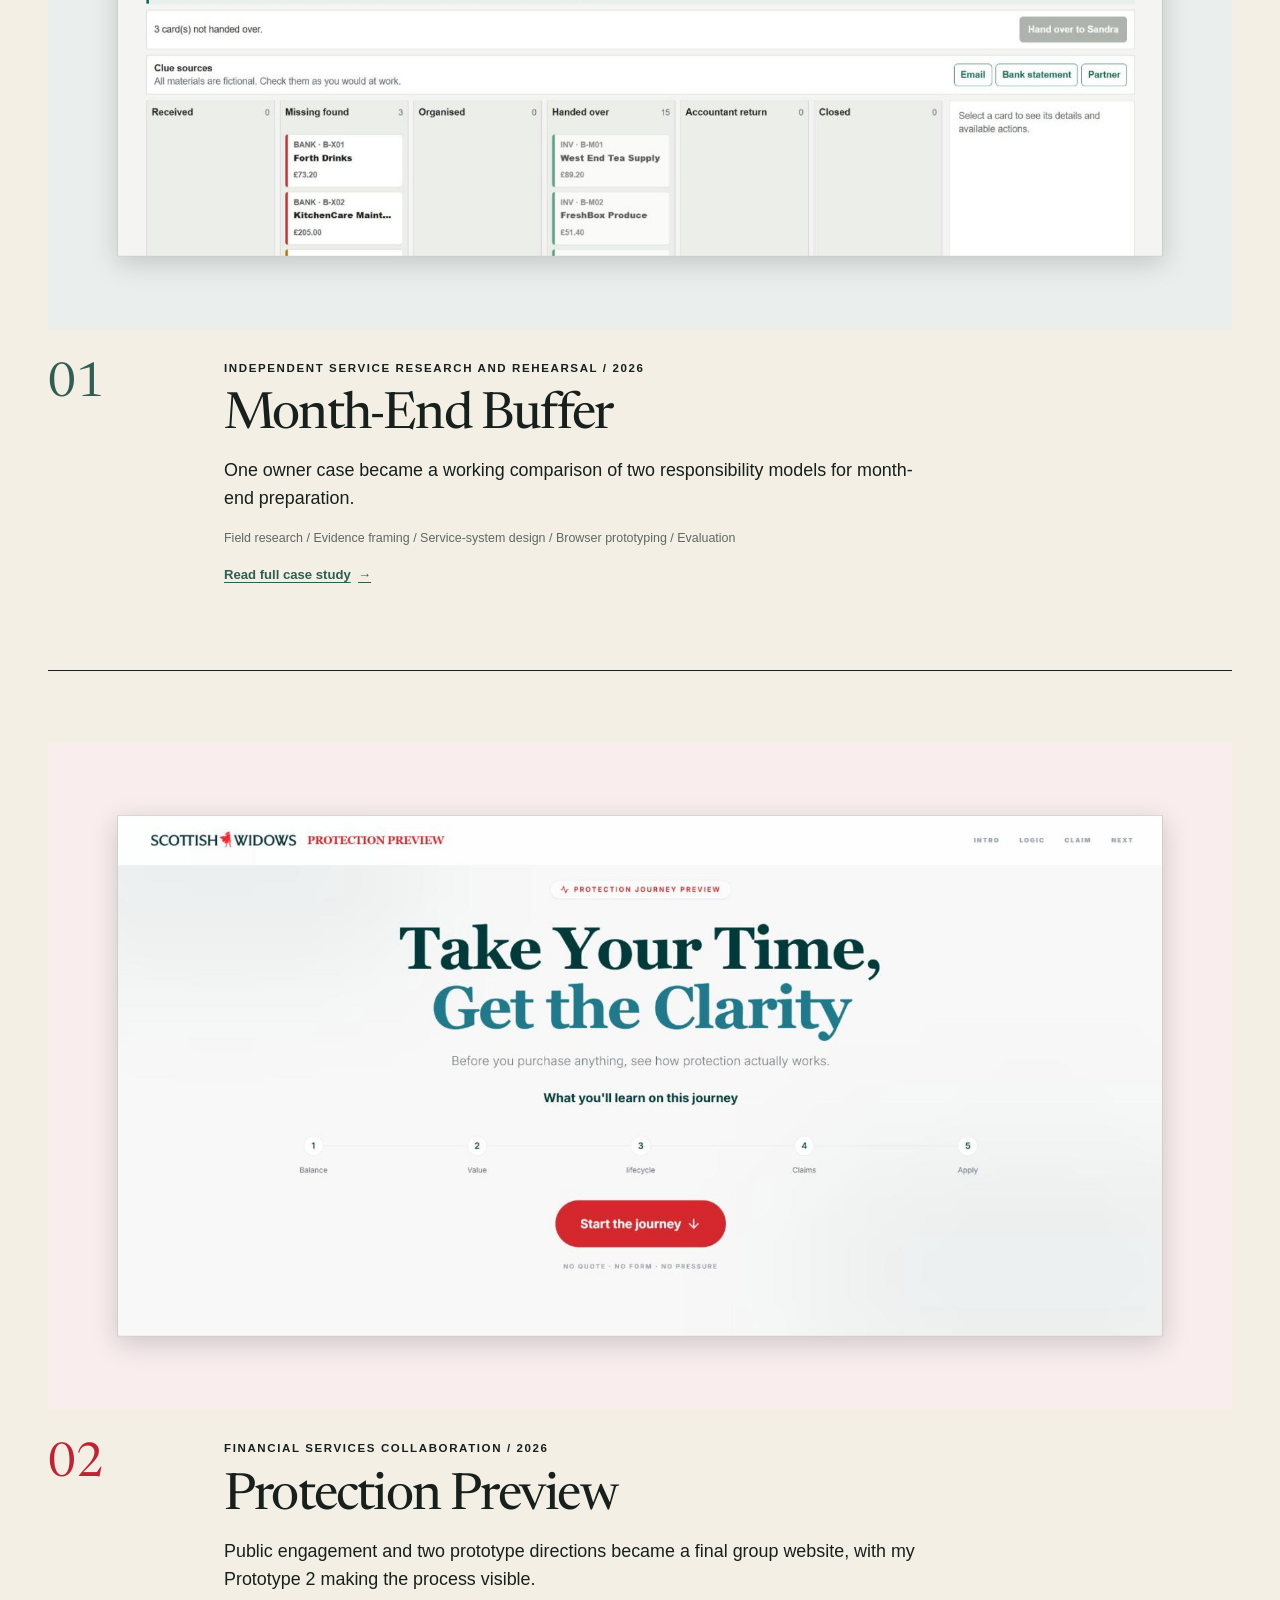
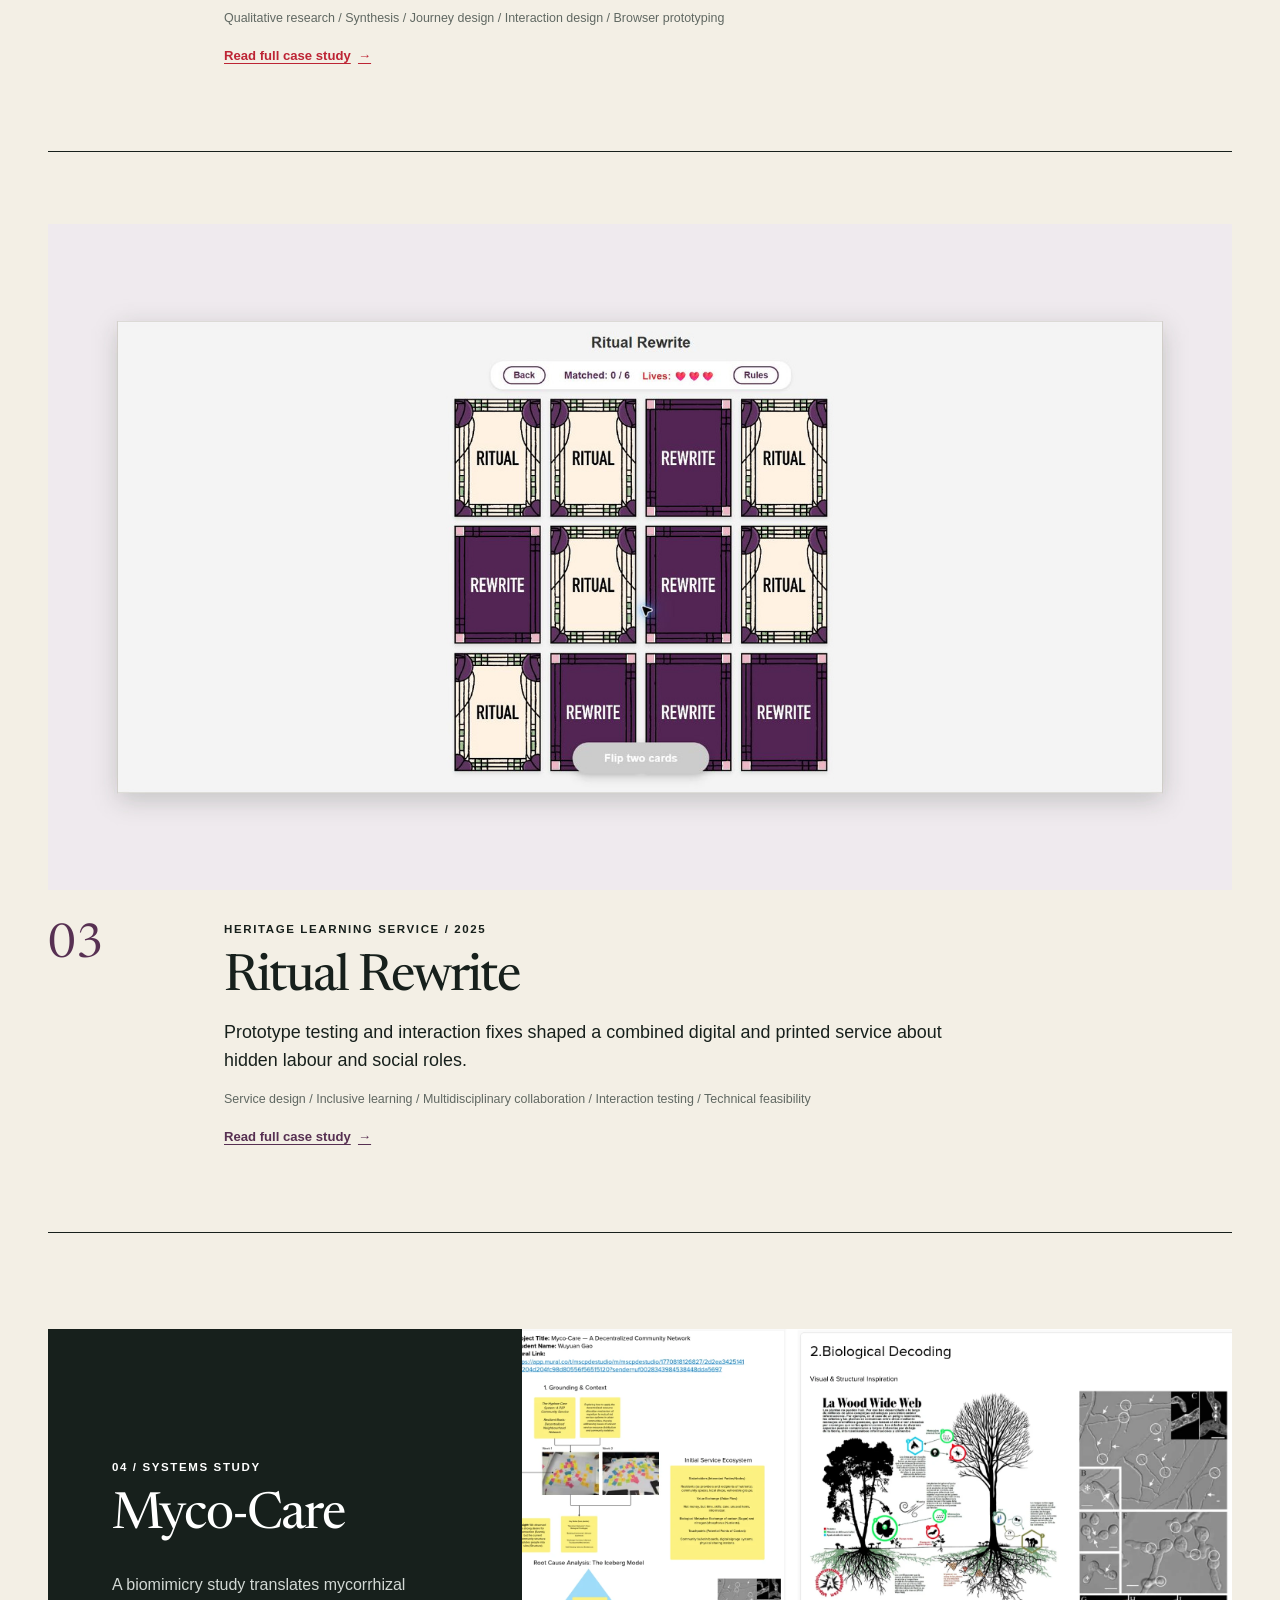
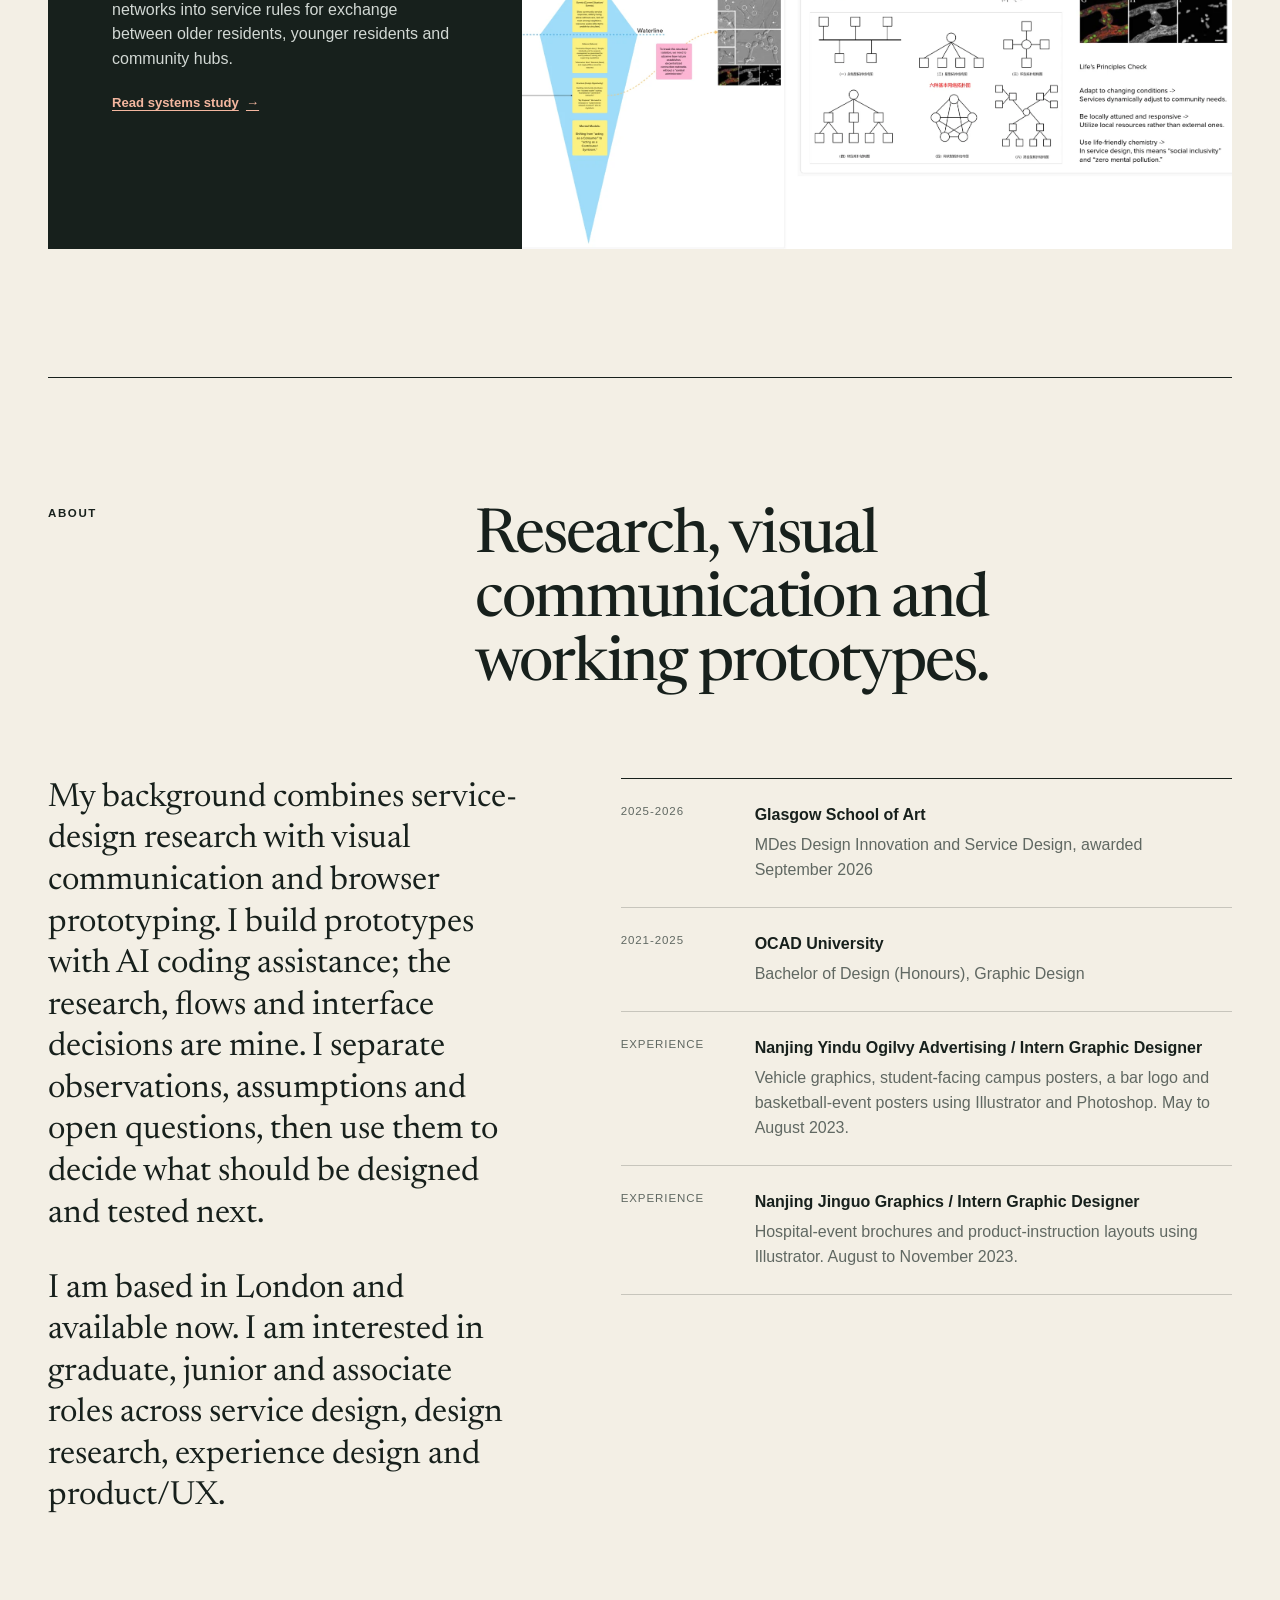
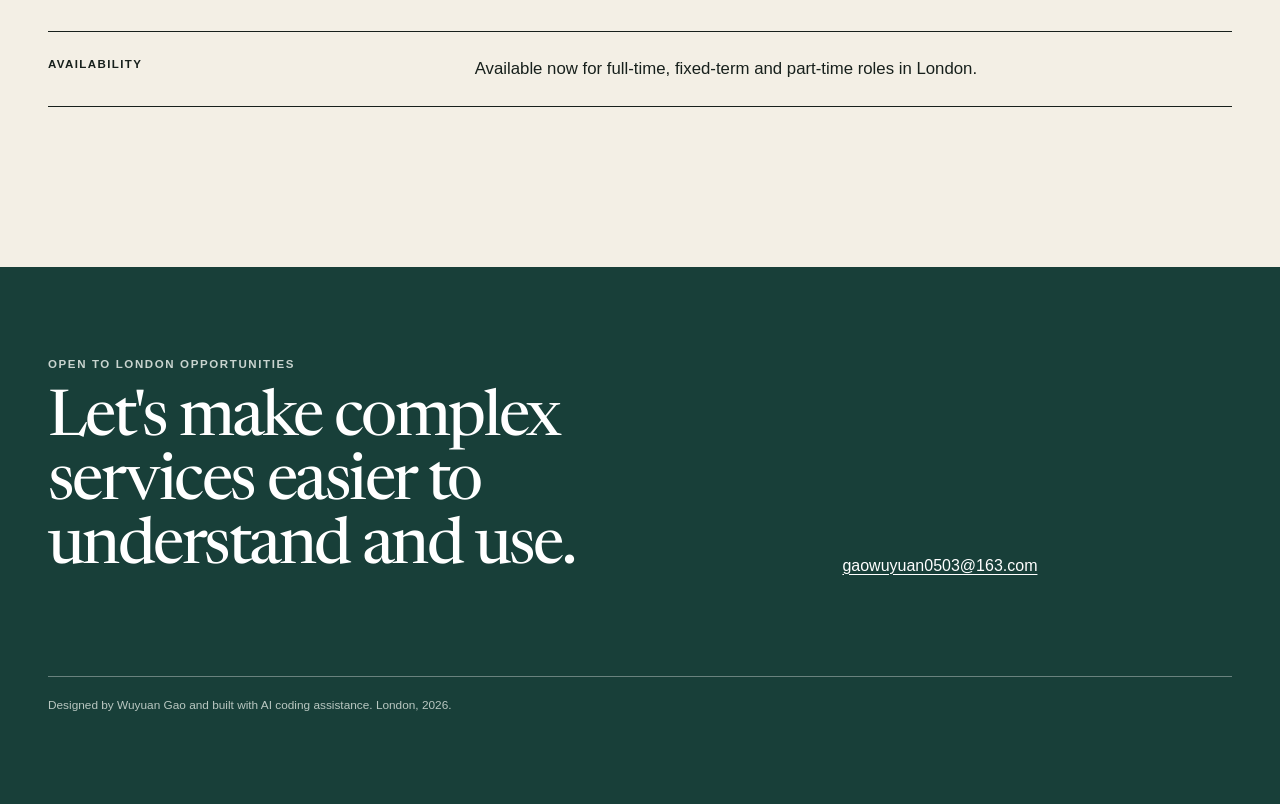
==== commit 9e18d02b: "Polish typography, motion and case-study scannability - Self-host Newsreader for display type (was f" ====
--- a/index.html
+++ b/index.html
@@ -1,3 +1,3 @@
 <!doctype html>
-<html lang="en"><head><meta charSet="utf-8"/><meta name="viewport" content="width=device-width, initial-scale=1"/><link rel="stylesheet" href="./app/globals.css"/><title>Wuyuan Gao - Service Designer</title><meta name="description" content="Service design, research and working prototypes by Wuyuan Gao. Based in London."/><meta property="og:title" content="Wuyuan Gao - Service Designer"/><meta property="og:description" content="Evidence-led service design, interaction design and working prototypes."/><meta property="og:type" content="website"/><meta property="og:image:width" content="1200"/><meta property="og:image:height" content="630"/><meta name="twitter:card" content="summary_large_image"/><meta name="twitter:title" content="Wuyuan Gao - Service Designer"/><meta name="twitter:description" content="Evidence-led service design, interaction design and working prototypes."/><meta name="twitter:image:width" content="1200"/><meta name="twitter:image:height" content="630"/><link rel="shortcut icon" href="./favicon.svg"/><link rel="icon" href="./favicon.svg"/>
-</head><body><div class="site-shell"><a class="skip-link" href="#main">Skip to content</a><header class="site-header"><div class="site-header__inner"><a href="./index.html" class="wordmark" aria-label="Wuyuan Gao home"><span>Wuyuan Gao</span><small>Service designer</small></a><nav class="site-nav" aria-label="Primary navigation"><a href="./index.html#work">Work</a><a href="./index.html#about">About</a><a href="mailto:gaowuyuan0503@163.com">Contact</a><a class="nav-download" href="./Wuyuan-Gao-Portfolio.pdf" download="">PDF</a></nav></div></header><main id="main"><section class="home-hero page-frame"><div class="hero-kicker"><span class="status-dot" aria-hidden="true"></span>Based in London / Available now</div><div class="home-hero__grid"><div><p class="eyebrow">Service design / research / prototypes</p><h1>I research complex services and turn findings into <em>clear, testable proposals.</em></h1></div><div class="home-intro"><p>I am Wuyuan Gao. I completed an MDes in Design Innovation and Service Design at the Glasgow School of Art in September 2026, after a BDes (Honours) in Graphic Design at OCAD University.</p><p>My work moves from field research and critical synthesis into service framing, interaction design and working prototypes.</p><div class="hero-actions"><a class="button button--dark" href="#work">View selected work</a><a class="button button--line" href="./Wuyuan-Gao-Portfolio.pdf" download="">Download portfolio</a></div></div></div><div class="capability-rail" aria-label="Core capabilities"><span>Research and synthesis</span><span>Service framing</span><span>Journey design</span><span>Working prototypes</span><span>Visual communication</span></div></section><section class="work-section page-frame" id="work"><div class="section-heading"><p class="eyebrow">Selected work / 2025-2026</p><h2>Four projects showing how research informed each design decision.</h2></div><div class="project-list"><article class="project-card" style="--project-accent:#315d52"><a href="./work/month-end-buffer/index.html" class="project-card__image"><img src="./assets/month-end-board.jpg" alt="Month-End service rehearsal in use, showing the July month-end pack with cards sorted into columns" loading="lazy"/></a><div class="project-card__copy"><p class="project-number">01</p><div><p class="eyebrow">Independent service research and rehearsal<!-- --> / <!-- -->2026</p><h3><a href="./work/month-end-buffer/index.html">Month-End Buffer</a></h3><p>One owner case became a working comparison of two responsibility models for month-end preparation.</p><p class="capability-line">Field research / Evidence framing / Service-system design / Browser prototyping / Evaluation</p><a href="./work/month-end-buffer/index.html" class="text-link text-link--primary">Read full case study <span aria-hidden="true">→</span></a></div></div></article><article class="project-card" style="--project-accent:#bd2434"><a href="./work/protection-preview/index.html" class="project-card__image"><img src="./assets/sw-final-hero-full.jpg" alt="Final Protection Preview website with the headline Take Your Time, Get the Clarity" loading="lazy"/></a><div class="project-card__copy"><p class="project-number">02</p><div><p class="eyebrow">Financial services collaboration<!-- --> / <!-- -->2026</p><h3><a href="./work/protection-preview/index.html">Protection Preview</a></h3><p>Public engagement and two prototype directions became a final group website, with my Prototype 2 making the process visible.</p><p class="capability-line">Qualitative research / Synthesis / Journey design / Interaction design / Browser prototyping</p><a href="./work/protection-preview/index.html" class="text-link text-link--primary">Read full case study <span aria-hidden="true">→</span></a></div></div></article><article class="project-card" style="--project-accent:#573052"><a href="./work/ritual-rewrite/index.html" class="project-card__image"><img src="./assets/ritual-game-card.jpg" alt="Ritual Rewrite browser game showing a grid of Ritual and Rewrite cards, a match counter and three lives" loading="lazy"/></a><div class="project-card__copy"><p class="project-number">03</p><div><p class="eyebrow">Heritage learning service<!-- --> / <!-- -->2025</p><h3><a href="./work/ritual-rewrite/index.html">Ritual Rewrite</a></h3><p>Prototype testing and interaction fixes shaped a combined digital and printed service about hidden labour and social roles.</p><p class="capability-line">Service design / Inclusive learning / Multidisciplinary collaboration / Interaction testing / Technical feasibility</p><a href="./work/ritual-rewrite/index.html" class="text-link text-link--primary">Read full case study <span aria-hidden="true">→</span></a></div></div></article></div><article class="systems-card" style="--project-accent:#be275d"><div><p class="eyebrow">04<!-- --> / <!-- -->Systems study</p><h3>Myco-Care</h3><p>A biomimicry study translates mycorrhizal networks into service rules for exchange between older residents, younger residents and community hubs.</p><a href="./work/myco-care/index.html" class="text-link text-link--primary">Read systems study <span aria-hidden="true">→</span></a></div><a href="./work/myco-care/index.html" class="systems-card__image"><img src="./assets/myco-overview.webp" alt="Myco-Care grounding, context and root-cause analysis" loading="lazy"/></a></article></section><section class="about-section page-frame" id="about"><div class="section-heading section-heading--about"><p class="eyebrow">About</p><h2>Research, visual communication and working prototypes.</h2></div><div class="about-grid"><div class="about-lead"><p>My background combines service-design research with visual communication and browser prototyping. I build prototypes with AI coding assistance; the research, flows and interface decisions are mine. I separate observations, assumptions and open questions, then use them to decide what should be designed and tested next.</p><p>I am based in London and available now. I am interested in graduate, junior and associate roles across service design, design research, experience design and product/UX.</p></div><div class="timeline"><article><span>2025-2026</span><h3>Glasgow School of Art</h3><p>MDes Design Innovation and Service Design, awarded September 2026</p></article><article><span>2021-2025</span><h3>OCAD University</h3><p>Bachelor of Design (Honours), Graphic Design</p></article><article><span>Experience</span><h3>Nanjing Yindu Ogilvy Advertising / Intern Graphic Designer</h3><p>Vehicle graphics, student-facing campus posters, a bar logo and basketball-event posters using Illustrator and Photoshop. May to August 2023.</p></article><article><span>Experience</span><h3>Nanjing Jinguo Graphics / Intern Graphic Designer</h3><p>Hospital-event brochures and product-instruction layouts using Illustrator. August to November 2023.</p></article></div></div><div class="availability-note"><span>Availability</span><p>Available now for full-time, fixed-term and part-time roles in London.</p></div></section></main><footer class="site-footer" id="contact"><div><p class="eyebrow eyebrow--light">Open to London opportunities</p><h2>Let&#x27;s make complex services easier to understand and use.</h2></div><div class="footer-links"><a href="mailto:gaowuyuan0503@163.com">gaowuyuan0503@163.com</a><a href="tel:+447962962156">+44 7962 962156</a></div><p class="footer-note">Designed by Wuyuan Gao and built with AI coding assistance. London, 2026.</p></footer></div><script src="./local-viewer.js" defer></script></body></html>+<html lang="en"><head><meta charSet="utf-8"/><meta name="viewport" content="width=device-width, initial-scale=1"/><link rel="stylesheet" href="./app/globals.css"/><title>Wuyuan Gao - Service Designer</title><meta name="description" content="Service design, research and working prototypes by Wuyuan Gao. Based in London."/><meta property="og:title" content="Wuyuan Gao - Service Designer"/><meta property="og:description" content="Evidence-led service design, interaction design and working prototypes."/><meta property="og:type" content="website"/><meta property="og:url" content="https://gaogaomyx.github.io/portfolio/"/><meta property="og:image" content="https://gaogaomyx.github.io/portfolio/og.png"/><meta property="og:image:width" content="1200"/><meta property="og:image:height" content="630"/><meta name="twitter:card" content="summary_large_image"/><meta name="twitter:image" content="https://gaogaomyx.github.io/portfolio/og.png"/><meta name="twitter:title" content="Wuyuan Gao - Service Designer"/><meta name="twitter:description" content="Evidence-led service design, interaction design and working prototypes."/><meta name="twitter:image:width" content="1200"/><meta name="twitter:image:height" content="630"/><link rel="shortcut icon" href="./favicon.svg"/><link rel="icon" href="./favicon.svg"/>
+</head><body><div class="site-shell"><a class="skip-link" href="#main">Skip to content</a><header class="site-header"><div class="site-header__inner"><a href="./index.html" class="wordmark" aria-label="Wuyuan Gao home"><span>Wuyuan Gao</span><small>Service designer</small></a><nav class="site-nav" aria-label="Primary navigation"><a href="./index.html#work">Work</a><a href="./index.html#about">About</a><a href="mailto:gaowuyuan0503@163.com">Contact</a><a class="nav-download" href="./Wuyuan-Gao-Portfolio.pdf" download="">PDF</a></nav></div></header><main id="main"><section class="home-hero page-frame"><div class="hero-kicker"><span class="status-dot" aria-hidden="true"></span>Based in London / Available now</div><div class="home-hero__grid"><div><p class="eyebrow">Service design / research / prototypes</p><h1>I research complex services and turn findings into <em>clear, testable proposals.</em></h1></div><div class="home-intro"><p>I am Wuyuan Gao. I completed an MDes in Design Innovation and Service Design at the Glasgow School of Art in September 2026, after a BDes (Honours) in Graphic Design at OCAD University.</p><p>My work moves from field research and critical synthesis into service framing, interaction design and working prototypes.</p><div class="hero-actions"><a class="button button--dark" href="#work">View selected work</a><a class="button button--line" href="./Wuyuan-Gao-Portfolio.pdf" download="">Download portfolio</a></div></div></div><div class="capability-rail" aria-label="Core capabilities"><span>Research and synthesis</span><span>Service framing</span><span>Journey design</span><span>Working prototypes</span><span>Visual communication</span></div></section><section class="work-section page-frame" id="work"><div class="section-heading"><p class="eyebrow">Selected work / 2025-2026</p><h2>Four projects showing how research informed each design decision.</h2></div><div class="project-list"><article class="project-card" style="--project-accent:#315d52"><a href="./work/month-end-buffer/index.html" class="project-card__image"><img src="./assets/month-end-board.jpg" alt="Month-End service rehearsal in use, showing the July month-end pack with cards sorted into columns" loading="lazy"/></a><div class="project-card__copy"><p class="project-number">01</p><div><p class="eyebrow">Independent service research and rehearsal<!-- --> / <!-- -->2026</p><h3><a href="./work/month-end-buffer/index.html">Month-End Buffer</a></h3><p>One owner case became a working comparison of two responsibility models for month-end preparation.</p><p class="capability-line">Field research / Evidence framing / Service-system design / Browser prototyping / Evaluation</p><a href="./work/month-end-buffer/index.html" class="text-link text-link--primary">Read full case study <span aria-hidden="true">→</span></a></div></div></article><article class="project-card" style="--project-accent:#bd2434"><a href="./work/protection-preview/index.html" class="project-card__image"><img src="./assets/sw-final-hero-full.jpg" alt="Final Protection Preview website with the headline Take Your Time, Get the Clarity" loading="lazy"/></a><div class="project-card__copy"><p class="project-number">02</p><div><p class="eyebrow">Financial services collaboration<!-- --> / <!-- -->2026</p><h3><a href="./work/protection-preview/index.html">Protection Preview</a></h3><p>Public engagement and two prototype directions became a final group website, with my Prototype 2 making the process visible.</p><p class="capability-line">Qualitative research / Synthesis / Journey design / Interaction design / Browser prototyping</p><a href="./work/protection-preview/index.html" class="text-link text-link--primary">Read full case study <span aria-hidden="true">→</span></a></div></div></article><article class="project-card" style="--project-accent:#573052"><a href="./work/ritual-rewrite/index.html" class="project-card__image"><img src="./assets/ritual-game-card.jpg" alt="Ritual Rewrite browser game showing a grid of Ritual and Rewrite cards, a match counter and three lives" loading="lazy"/></a><div class="project-card__copy"><p class="project-number">03</p><div><p class="eyebrow">Heritage learning service<!-- --> / <!-- -->2025</p><h3><a href="./work/ritual-rewrite/index.html">Ritual Rewrite</a></h3><p>Prototype testing and interaction fixes shaped a combined digital and printed service about hidden labour and social roles.</p><p class="capability-line">Service design / Inclusive learning / Multidisciplinary collaboration / Interaction testing / Technical feasibility</p><a href="./work/ritual-rewrite/index.html" class="text-link text-link--primary">Read full case study <span aria-hidden="true">→</span></a></div></div></article></div><article class="systems-card" style="--project-accent:#be275d"><div><p class="eyebrow">04<!-- --> / <!-- -->Systems study</p><h3>Myco-Care</h3><p>A biomimicry study translates mycorrhizal networks into service rules for exchange between older residents, younger residents and community hubs.</p><a href="./work/myco-care/index.html" class="text-link text-link--primary">Read systems study <span aria-hidden="true">→</span></a></div><a href="./work/myco-care/index.html" class="systems-card__image"><img src="./assets/myco-overview.webp" alt="Myco-Care grounding, context and root-cause analysis" loading="lazy"/></a></article></section><section class="about-section page-frame" id="about"><div class="section-heading section-heading--about"><p class="eyebrow">About</p><h2>Research, visual communication and working prototypes.</h2></div><div class="about-grid"><div class="about-lead"><p>My background combines service-design research with visual communication and browser prototyping. I build prototypes with AI coding assistance; the research, flows and interface decisions are mine. I separate observations, assumptions and open questions, then use them to decide what should be designed and tested next.</p><p>I am based in London and available now. I am interested in graduate, junior and associate roles across service design, design research, experience design and product/UX.</p></div><div class="timeline"><article><span>2025-2026</span><h3>Glasgow School of Art</h3><p>MDes Design Innovation and Service Design, awarded September 2026</p></article><article><span>2021-2025</span><h3>OCAD University</h3><p>Bachelor of Design (Honours), Graphic Design</p></article><article><span>Experience</span><h3>Nanjing Yindu Ogilvy Advertising / Intern Graphic Designer</h3><p>Vehicle graphics, student-facing campus posters, a bar logo and basketball-event posters using Illustrator and Photoshop. May to August 2023.</p></article><article><span>Experience</span><h3>Nanjing Jinguo Graphics / Intern Graphic Designer</h3><p>Hospital-event brochures and product-instruction layouts using Illustrator. August to November 2023.</p></article></div></div><div class="availability-note"><span>Availability</span><p>Available now for full-time, fixed-term and part-time roles in London.</p></div></section></main><footer class="site-footer" id="contact"><div><p class="eyebrow eyebrow--light">Open to London opportunities</p><h2>Let&#x27;s make complex services easier to understand and use.</h2></div><div class="footer-links"><a href="mailto:gaowuyuan0503@163.com">gaowuyuan0503@163.com</a></div><p class="footer-note">Designed by Wuyuan Gao and built with AI coding assistance. London, 2026.</p></footer></div><script src="./local-viewer.js" defer></script></body></html>
--- a/app/globals.css
+++ b/app/globals.css
@@ -1,4 +1,17 @@
-
+@font-face {
+  font-family: "Newsreader";
+  font-style: normal;
+  font-weight: 200 800;
+  font-display: swap;
+  src: url("./fonts/newsreader-latin-opsz-normal.woff2") format("woff2");
+}
+@font-face {
+  font-family: "Newsreader";
+  font-style: italic;
+  font-weight: 200 800;
+  font-display: swap;
+  src: url("./fonts/newsreader-latin-opsz-italic.woff2") format("woff2");
+}
 :root {
   --paper: #f3efe5;
   --paper-deep: #e6e0d3;
@@ -8,12 +21,17 @@
   --rust: #c66547;
   --rule: rgba(23, 32, 28, 0.2);
   --project-accent: #315d52;
-  --font-display: "Iowan Old Style", Baskerville, "Times New Roman", serif;
+  --font-display: "Newsreader", "Iowan Old Style", Baskerville, "Times New Roman", serif;
   --font-body: Aptos, "Segoe UI", Arial, sans-serif;
+  --ease-out: cubic-bezier(0.23, 1, 0.32, 1);
 }
 
 * { box-sizing: border-box; }
-html { scroll-behavior: smooth; }
+html { scroll-behavior: smooth; scrollbar-color: rgba(23, 32, 28, 0.4) transparent; accent-color: var(--green); }
+h1, h2, h3, blockquote { text-wrap: balance; }
+.case-hero h1 { text-wrap: normal; }
+p, li, dd { text-wrap: pretty; }
+[id] { scroll-margin-top: 96px; }
 html, body { max-width: 100%; overflow-x: clip; }
 body {
   margin: 0;
@@ -81,19 +99,29 @@
   max-width: 940px;
   margin: 0;
   font-family: var(--font-display);
-  font-size: clamp(3.2rem, 6.2vw, 6.7rem);
-  font-weight: 500;
-  letter-spacing: -0.055em;
+  font-size: clamp(3.2rem, 6.2vw, 6rem);
+  font-weight: 440;
+  letter-spacing: -0.035em;
   line-height: 0.94;
 }
-.home-hero h1 em { color: var(--green); font-weight: 500; }
+.home-hero h1 em { color: var(--green); font-weight: 440; }
 .home-intro { border-top: 4px solid var(--rust); padding-top: 1.6rem; }
 .home-intro > p { margin: 0 0 1rem; font-size: clamp(1.02rem, 1.45vw, 1.28rem); line-height: 1.55; }
 .hero-actions { display: flex; flex-wrap: wrap; gap: 0.7rem; padding-top: 1rem; }
-.button { display: inline-flex; align-items: center; justify-content: center; min-height: 44px; padding: 0.72rem 1rem; text-decoration: none; font-size: 0.8rem; font-weight: 700; }
+.button { display: inline-flex; align-items: center; justify-content: center; min-height: 44px; padding: 0.72rem 1rem; text-decoration: none; font-size: 0.8rem; font-weight: 700; transition: transform 160ms var(--ease-out), background-color 160ms ease, color 160ms ease; }
 .button--dark { background: var(--ink); color: white; }
 .button--line { border: 1px solid var(--ink); }
-.button:hover { transform: translateY(-1px); }
+@media (hover: hover) and (pointer: fine) {
+  .button--dark:hover { background: var(--green); }
+  .button--line:hover, .nav-download:hover { background: var(--ink); color: var(--paper); }
+  .site-nav a.nav-download:hover { text-decoration: none; }
+  .project-card h3 a:hover { color: var(--project-accent); }
+  .text-link:hover span[aria-hidden] { transform: translateX(3px); }
+}
+.button:active, .nav-download:active { transform: scale(0.97); }
+.nav-download { transition: transform 160ms var(--ease-out), background-color 160ms ease, color 160ms ease; }
+.project-card h3 a { transition: color 160ms ease; }
+.text-link span[aria-hidden] { display: inline-block; transition: transform 200ms var(--ease-out); }
 .capability-rail {
   display: grid;
   grid-template-columns: repeat(5, 1fr);
@@ -105,7 +133,7 @@
 
 .work-section { padding: 10rem 0 8rem; }
 .section-heading { display: grid; grid-template-columns: 1fr 2fr; gap: 3rem; align-items: start; margin-bottom: 4rem; }
-.section-heading h2 { max-width: 850px; margin: 0; font-family: var(--font-display); font-size: clamp(2.6rem, 4.8vw, 5rem); font-weight: 500; letter-spacing: -0.045em; line-height: 1.02; }
+.section-heading h2 { max-width: 850px; margin: 0; font-family: var(--font-display); font-size: clamp(2.6rem, 4.8vw, 5rem); font-weight: 440; letter-spacing: -0.03em; line-height: 1.04; }
 .project-list { border-top: 1px solid var(--ink); }
 .project-card { padding: 4.5rem 0 5rem; border-bottom: 1px solid var(--ink); }
 .project-card__image {
@@ -115,11 +143,13 @@
   background: color-mix(in srgb, var(--project-accent) 12%, white);
   text-decoration: none;
 }
-.project-card__image img { width: 100%; height: 100%; object-fit: cover; object-position: top; transition: transform 500ms ease; }
-.project-card__image:hover img { transform: scale(1.012); }
+.project-card__image img { width: 100%; height: 100%; object-fit: cover; object-position: top; transition: transform 400ms var(--ease-out); }
+@media (hover: hover) and (pointer: fine) {
+  .project-card__image:hover img { transform: scale(1.015); }
+}
 .project-card__copy { display: grid; grid-template-columns: 1fr 7fr; gap: 2rem; padding-top: 2rem; }
-.project-number { margin: 0; font-family: var(--font-display); font-size: 3rem; line-height: 1; color: var(--project-accent); }
-.project-card h3, .systems-card h3 { margin: 0 0 0.9rem; font-family: var(--font-display); font-size: clamp(2.1rem, 4vw, 4.4rem); font-weight: 500; letter-spacing: -0.035em; line-height: 1; }
+.project-number { margin: 0; font-variant-numeric: lining-nums tabular-nums; font-family: var(--font-display); font-size: 3rem; line-height: 1; color: var(--project-accent); }
+.project-card h3, .systems-card h3 { margin: 0 0 0.9rem; font-family: var(--font-display); font-size: clamp(2.1rem, 4vw, 4.4rem); font-weight: 440; letter-spacing: -0.035em; line-height: 1; }
 .project-card h3 a { text-decoration: none; }
 .project-card__copy > div > p:not(.eyebrow):not(.capability-line) { max-width: 740px; margin: 0 0 1rem; font-size: 1.12rem; }
 .capability-line { max-width: 900px; color: var(--muted); font-size: 0.78rem; }
@@ -145,7 +175,7 @@
 .about-lead p { margin-top: 0; font-family: var(--font-display); font-size: clamp(1.55rem, 2.6vw, 2.5rem); line-height: 1.25; }
 .timeline { border-top: 1px solid var(--ink); }
 .timeline article { display: grid; grid-template-columns: 110px 1fr; column-gap: 1.5rem; padding: 1.5rem 0; border-bottom: 1px solid var(--rule); }
-.timeline span { grid-row: 1 / span 2; color: var(--muted); font-size: 0.72rem; text-transform: uppercase; letter-spacing: 0.08em; }
+.timeline span { grid-row: 1 / span 2; font-variant-numeric: tabular-nums; color: var(--muted); font-size: 0.72rem; text-transform: uppercase; letter-spacing: 0.08em; }
 .timeline h3 { margin: 0; font-size: 1rem; }
 .timeline p { margin: 0.35rem 0 0; color: var(--muted); }
 .availability-note { display: grid; grid-template-columns: 1fr 2fr; gap: 3rem; margin-top: 5rem; padding: 1.5rem 0; border-top: 1px solid var(--ink); border-bottom: 1px solid var(--ink); }
@@ -156,7 +186,7 @@
 .case-breadcrumb { display: flex; align-items: center; gap: 0.55rem; color: var(--muted); font-size: 0.78rem; }
 .case-breadcrumb a { display: inline-flex; align-items: center; min-height: 1.75rem; }
 .case-hero__grid { display: grid; grid-template-columns: 1.25fr 0.75fr; gap: clamp(3rem, 8vw, 8rem); align-items: end; padding: 5rem 0 3rem; }
-.case-hero h1 { margin: 0; font-family: var(--font-display); font-size: clamp(4rem, 8.5vw, 8.5rem); font-weight: 500; letter-spacing: -0.06em; line-height: 0.88; }
+.case-hero h1 { margin: 0; font-family: var(--font-display); font-size: clamp(4rem, 8.5vw, 6rem); font-weight: 440; letter-spacing: -0.04em; line-height: 0.94; }
 .case-outcome { border-left: 4px solid var(--project-accent); padding-left: 1.5rem; }
 .case-outcome > p { margin-top: 0; font-family: var(--font-display); font-size: clamp(1.4rem, 2vw, 2.05rem); line-height: 1.28; }
 .link-row { display: flex; flex-direction: column; align-items: flex-start; gap: 0.2rem; }
@@ -170,11 +200,19 @@
 .case-facts dt { margin-bottom: 0.5rem; color: var(--muted); font-size: 0.68rem; font-weight: 700; text-transform: uppercase; letter-spacing: 0.1em; }
 .case-facts dd { margin: 0; font-size: 0.88rem; }
 
+.case-brief { display: grid; grid-auto-flow: column; grid-auto-columns: minmax(0, 1fr); border-bottom: 1px solid var(--ink); }
+.case-brief a { display: flex; flex-direction: column; gap: 0.75rem; padding: 1.6rem 1.4rem 1.9rem 0; border-right: 1px solid var(--rule); text-decoration: none; }
+.case-brief a + a { padding-left: 1.4rem; }
+.case-brief a:last-child { border-right: 0; padding-right: 0; }
+.case-brief span { color: var(--muted); font-size: 0.68rem; font-weight: 700; letter-spacing: 0.1em; text-transform: uppercase; }
+.case-brief strong { font-family: var(--font-display); font-size: clamp(1.15rem, 1.5vw, 1.4rem); font-weight: 440; letter-spacing: -0.01em; line-height: 1.22; text-wrap: pretty; transition: color 160ms ease; }
+@media (hover: hover) and (pointer: fine) { .case-brief a:hover strong { color: var(--project-accent); } }
+
 .case-body { padding-bottom: 8rem; }
 .case-section { display: grid; grid-template-columns: minmax(145px, 0.45fr) minmax(0, 1.55fr); gap: clamp(2rem, 6vw, 6rem); padding: 8rem 0; border-bottom: 1px solid var(--ink); }
 .section-index { padding-top: 0.6rem; }
-.section-copy h2 { max-width: 930px; margin: 0 0 2.2rem; font-family: var(--font-display); font-size: clamp(2.6rem, 5vw, 5.4rem); font-weight: 500; letter-spacing: -0.045em; line-height: 1.02; }
-.section-copy > p { max-width: 760px; margin: 0 0 1.2rem; font-size: 1.08rem; line-height: 1.72; }
+.section-copy h2 { max-width: 930px; margin: 0 0 2.2rem; font-family: var(--font-display); font-size: clamp(2.6rem, 5vw, 5.4rem); font-weight: 440; letter-spacing: -0.03em; line-height: 1.04; }
+.section-copy > p { max-width: 68ch; margin: 0 0 1.2rem; font-size: 1.08rem; line-height: 1.72; }
 .section-copy blockquote { max-width: 820px; margin: 3rem 0 0; padding: 1.8rem 0 1.8rem 2rem; border-left: 5px solid var(--project-accent); font-family: var(--font-display); font-size: clamp(1.8rem, 3.2vw, 3.5rem); line-height: 1.15; }
 .evidence-list { max-width: 780px; margin: 2rem 0 0; padding: 0; list-style: none; counter-reset: evidence; border-top: 1px solid var(--rule); }
 .evidence-list li { position: relative; padding: 1rem 0 1rem 2.2rem; border-bottom: 1px solid var(--rule); counter-increment: evidence; }
@@ -187,7 +225,7 @@
 .media-card--wide { grid-column: 1 / -1; }
 .media-card__lead { display: grid; grid-template-columns: 110px minmax(0, 1fr); gap: 1.5rem; align-items: start; padding: 1.4rem 1.5rem 1.5rem; border-bottom: 1px solid var(--rule); background: color-mix(in srgb, var(--project-accent) 5%, white); }
 .media-card__lead .eyebrow { margin: 0.25rem 0 0; color: var(--project-accent); }
-.media-card__lead strong { max-width: 900px; font-family: var(--font-display); font-size: clamp(1.35rem, 2.1vw, 2.2rem); font-weight: 500; letter-spacing: -0.02em; line-height: 1.18; }
+.media-card__lead strong { max-width: 900px; font-family: var(--font-display); font-size: clamp(1.35rem, 2.1vw, 2.2rem); font-weight: 440; letter-spacing: -0.02em; line-height: 1.18; }
 .media-card .image-zoom-trigger { width: 100%; aspect-ratio: 16 / 10; }
 .media-card .image-zoom-trigger img { width: 100%; height: 100%; object-fit: contain; background: #f8f7f3; }
 .media-card .image-zoom-trigger--natural { aspect-ratio: auto; }
@@ -200,7 +238,10 @@
 .image-zoom-trigger--focused img { object-fit: cover; object-position: var(--preview-x) var(--preview-y); transform: scale(var(--preview-scale)); transform-origin: var(--preview-x) var(--preview-y); }
 .image-zoom-hint { position: absolute; right: 1rem; bottom: 1rem; padding: 0.55rem 0.75rem; border: 1px solid rgba(255,255,255,0.62); background: rgba(23,32,28,0.88); color: #fff; font-size: 0.72rem; font-weight: 700; letter-spacing: 0.05em; text-transform: uppercase; backdrop-filter: blur(8px); }
 
-.image-lightbox { position: fixed; z-index: 1000; inset: 0; display: grid; grid-template-rows: auto minmax(0, 1fr); padding: 1rem; background: rgba(10,14,12,0.96); color: #fff; }
+.image-lightbox { position: fixed; z-index: 1000; inset: 0; display: grid; grid-template-rows: auto minmax(0, 1fr); padding: 1rem; background: rgba(10,14,12,0.96); color: #fff; opacity: 1; transition: opacity 200ms var(--ease-out); }
+@starting-style { .image-lightbox { opacity: 0; } }
+.image-lightbox__actions button, .image-lightbox__actions a { transition: background-color 160ms ease; }
+.image-lightbox__actions button:active, .image-lightbox__actions a:active { transform: scale(0.97); }
 .image-lightbox__toolbar { display: flex; align-items: center; justify-content: space-between; gap: 1.5rem; padding: 0 0 1rem; }
 .image-lightbox__toolbar p { max-width: 56rem; margin: 0; color: rgba(255,255,255,0.78); font-size: 0.88rem; line-height: 1.45; }
 .image-lightbox__actions { display: flex; align-items: center; gap: 0.45rem; flex: 0 0 auto; }
@@ -214,15 +255,15 @@
 .image-lightbox__viewport { min-width: 0; min-height: 0; overflow: auto; overscroll-behavior: contain; background: #ecebe6; scrollbar-color: rgba(255,255,255,0.45) transparent; }
 .image-lightbox__viewport img { display: block; max-width: none; height: auto; margin: 0 auto; user-select: none; }
 .evidence-boundary { margin-top: 7rem; padding: clamp(2rem, 5vw, 5rem); background: var(--project-accent); color: white; }
-.evidence-boundary h2 { max-width: 780px; margin: 0 0 1rem; font-family: var(--font-display); font-size: clamp(2.5rem, 5vw, 5rem); font-weight: 500; line-height: 1; }
+.evidence-boundary h2 { max-width: 780px; margin: 0 0 1rem; font-family: var(--font-display); font-size: clamp(2.5rem, 5vw, 5rem); font-weight: 440; line-height: 1; }
 .evidence-boundary > p:last-child { max-width: 820px; margin-bottom: 0; font-size: 1.08rem; }
 .next-project { width: min(1320px, calc(100% - 96px)); margin: 0 auto 8rem; display: grid; grid-template-columns: 1fr auto; align-items: center; padding: 2.2rem 0; border-top: 1px solid var(--ink); border-bottom: 1px solid var(--ink); text-decoration: none; }
 .next-project .eyebrow { grid-column: 1 / -1; }
-.next-project strong { font-family: var(--font-display); font-size: clamp(2.5rem, 5vw, 5rem); font-weight: 500; line-height: 1; }
+.next-project strong { font-family: var(--font-display); font-size: clamp(2.5rem, 5vw, 5rem); font-weight: 440; line-height: 1; }
 .next-project > span:last-child { font-size: 3rem; color: var(--project-accent); }
 
 .site-footer { display: grid; grid-template-columns: 1.5fr 0.8fr; gap: 4rem; padding: clamp(3rem, 7vw, 7rem) max(48px, calc((100vw - 1320px) / 2)); background: var(--green); color: white; }
-.site-footer h2 { max-width: 800px; margin: 0; font-family: var(--font-display); font-size: clamp(2.8rem, 5vw, 5.5rem); font-weight: 500; letter-spacing: -0.04em; line-height: 1; }
+.site-footer h2 { max-width: 800px; margin: 0; font-family: var(--font-display); font-size: clamp(2.8rem, 5vw, 5.5rem); font-weight: 440; letter-spacing: -0.04em; line-height: 1; }
 .footer-links { display: flex; flex-direction: column; align-items: flex-start; justify-content: flex-end; gap: 0.5rem; }
 .footer-links a { display: inline-flex; align-items: center; min-height: 1.75rem; }
 .footer-note { grid-column: 1 / -1; margin: 2rem 0 0; padding-top: 1.2rem; border-top: 1px solid rgba(255,255,255,0.35); color: #b9c7c1; font-size: 0.74rem; }
@@ -237,6 +278,10 @@
   .systems-card { grid-template-columns: 1fr; }
   .systems-card__image { min-height: 420px; }
   .case-facts { grid-template-columns: repeat(2, 1fr); }
+  .case-brief { grid-auto-flow: row; grid-template-columns: repeat(2, minmax(0, 1fr)); overflow: hidden; }
+  .case-brief a { margin-bottom: -1px; border-bottom: 1px solid var(--rule); }
+  .case-brief a:nth-child(2n) { border-right: 0; }
+  .case-brief a:nth-child(2n+1) { padding-left: 0; }
   .case-facts div:nth-child(2) { border-right: 0; }
   .case-section { grid-template-columns: 1fr; gap: 1.2rem; }
   .media-grid { grid-column: 1; }
@@ -249,6 +294,8 @@
   .wordmark small, .site-nav a:nth-child(3) { display: none; }
   .site-nav a:nth-child(2) { display: none; }
   .site-nav { gap: 0.75rem; }
+  .site-nav a { min-height: 44px; }
+  .text-link, .footer-links a, .case-breadcrumb a { min-height: 44px; }
   .home-hero { padding-top: 2rem; }
   .home-hero__grid { padding: 3rem 0; }
   .home-hero h1 { font-size: clamp(3rem, 14vw, 4.6rem); }
@@ -265,8 +312,10 @@
   .availability-note { grid-template-columns: 1fr; gap: 0.8rem; }
   .case-hero { padding-top: 2rem; }
   .case-hero__grid { padding: 3.5rem 0 2rem; gap: 2.5rem; }
-  .case-hero h1 { font-size: clamp(3.7rem, 18vw, 6rem); }
+  .case-hero h1 { font-size: clamp(3.2rem, 15vw, 5rem); overflow-wrap: break-word; }
   .case-facts { grid-template-columns: 1fr; }
+  .case-brief { grid-template-columns: minmax(0, 1fr); }
+  .case-brief a, .case-brief a + a { padding: 1.1rem 0 1.25rem; border-right: 0; border-bottom: 1px solid var(--rule); }
   .case-facts div, .case-facts div + div { padding: 1rem 0; border-right: 0; border-bottom: 1px solid var(--rule); }
   .case-facts div:last-child { border-bottom: 0; }
   .case-section { padding: 5rem 0; }
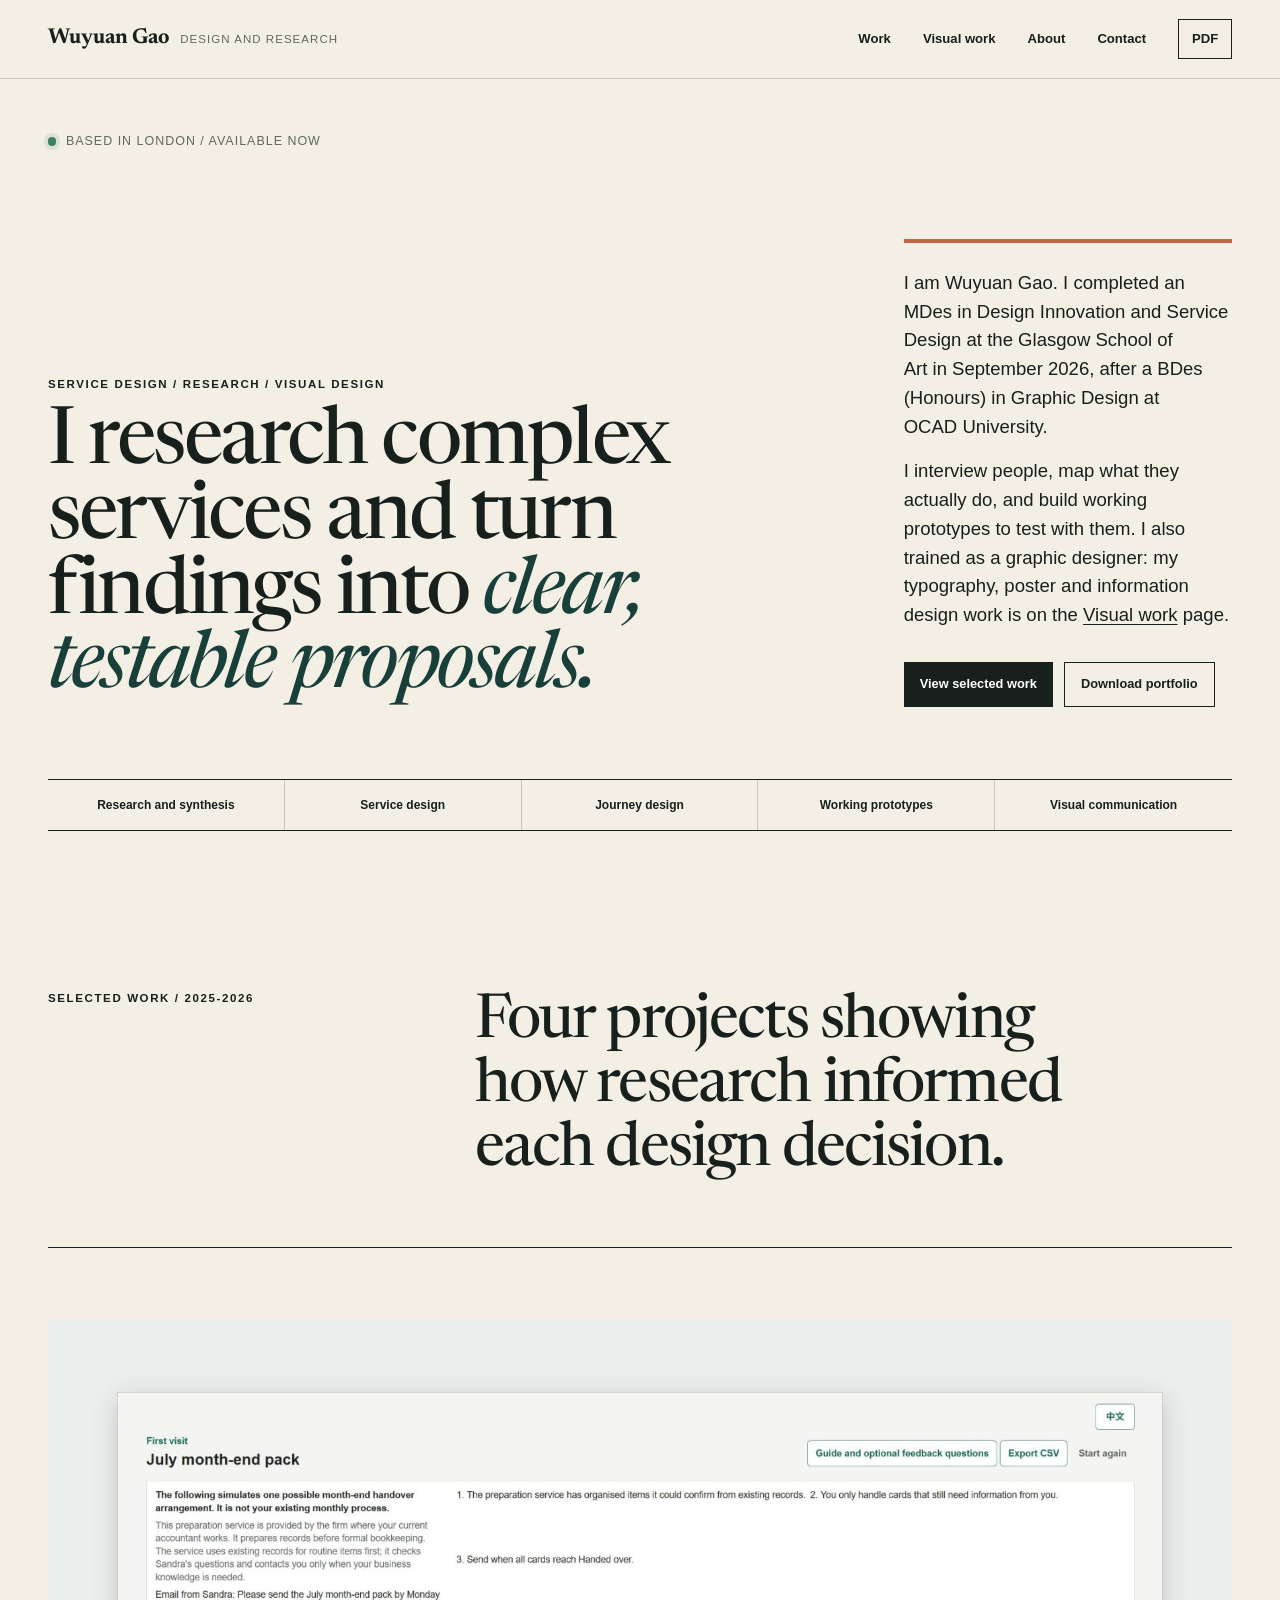
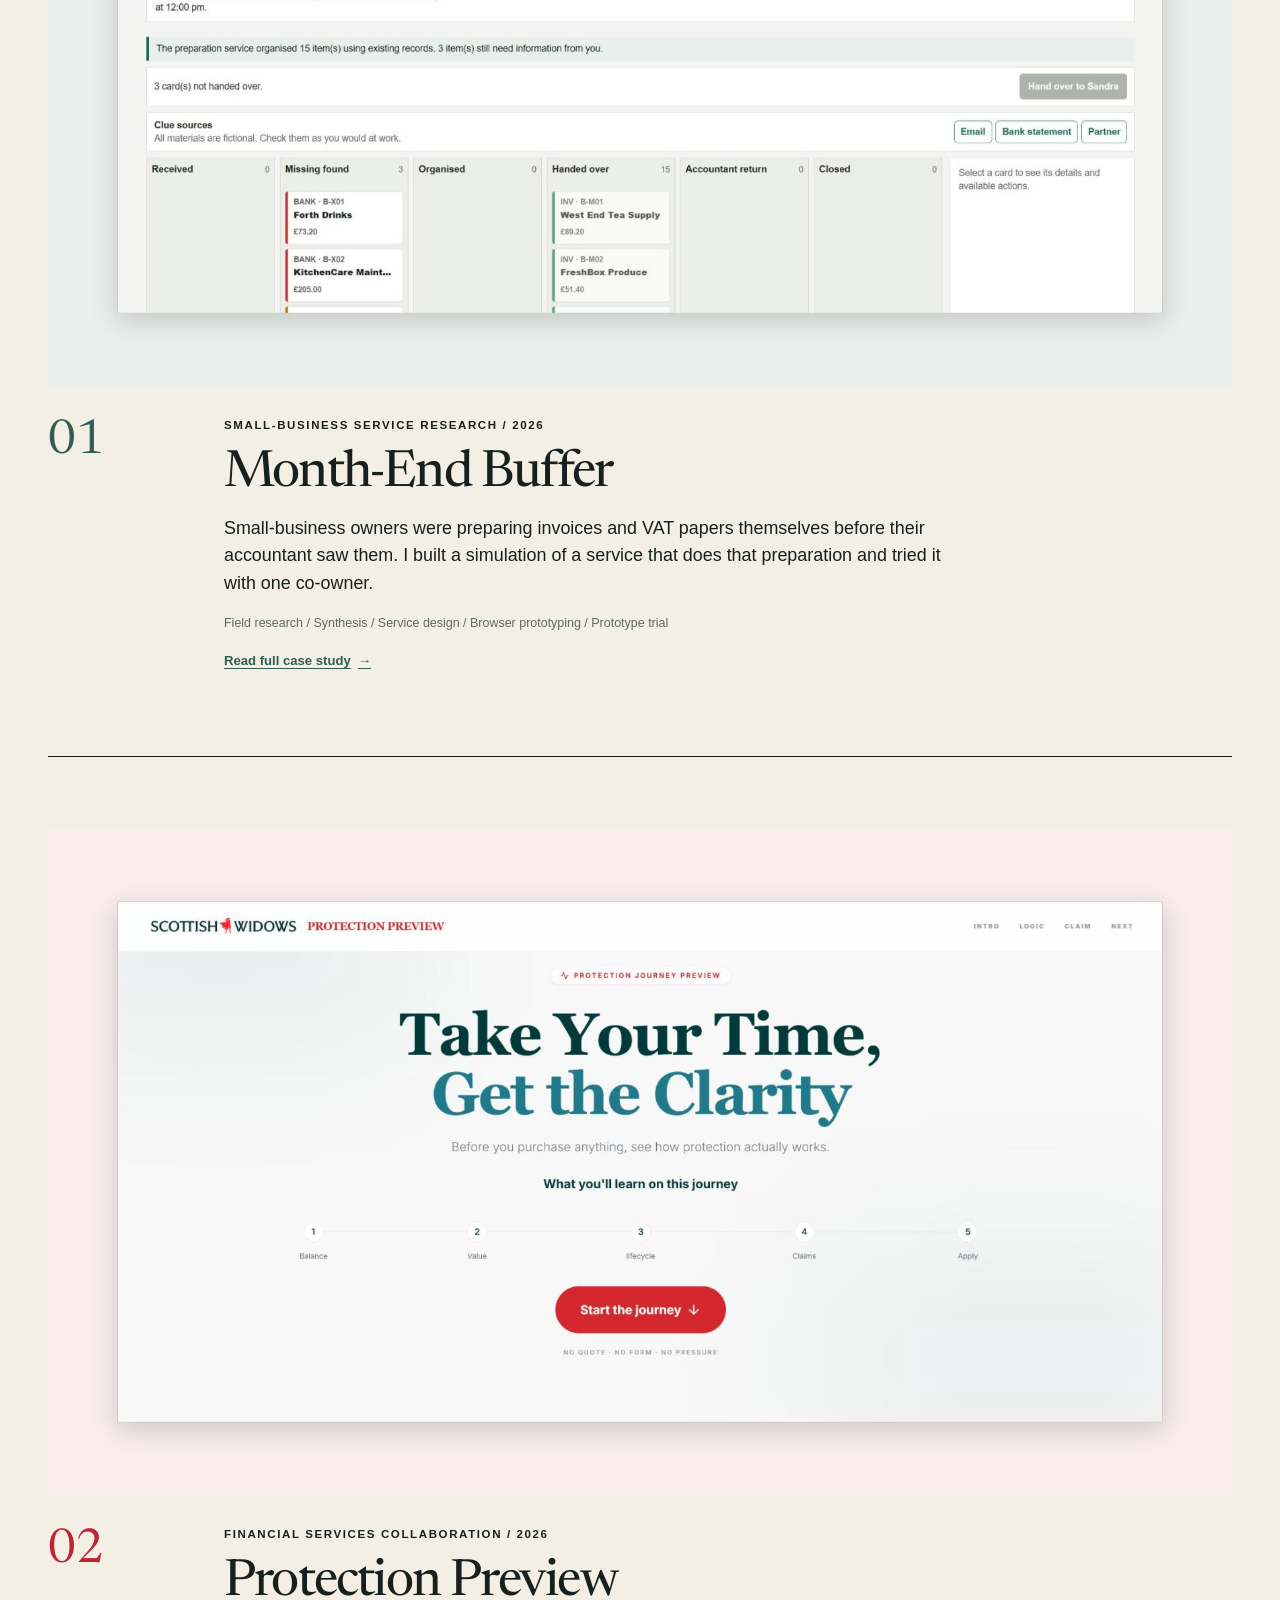
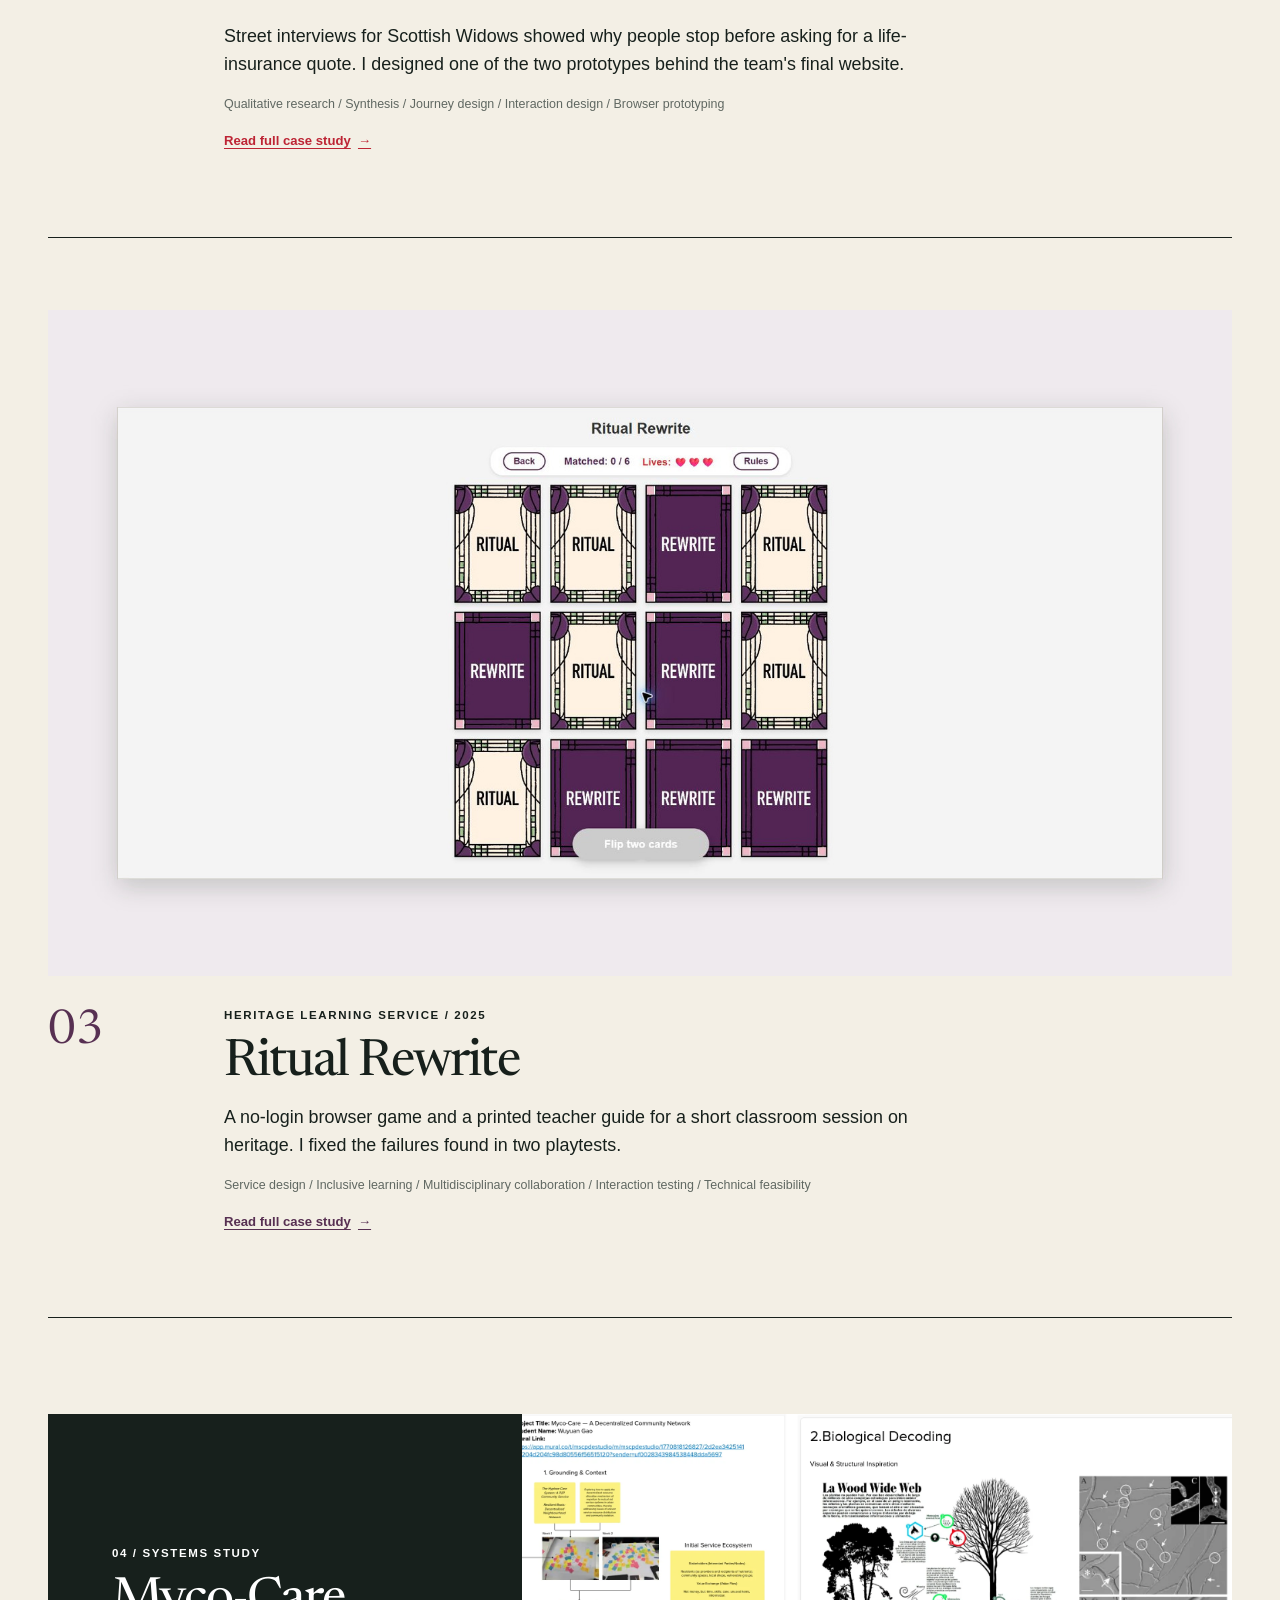
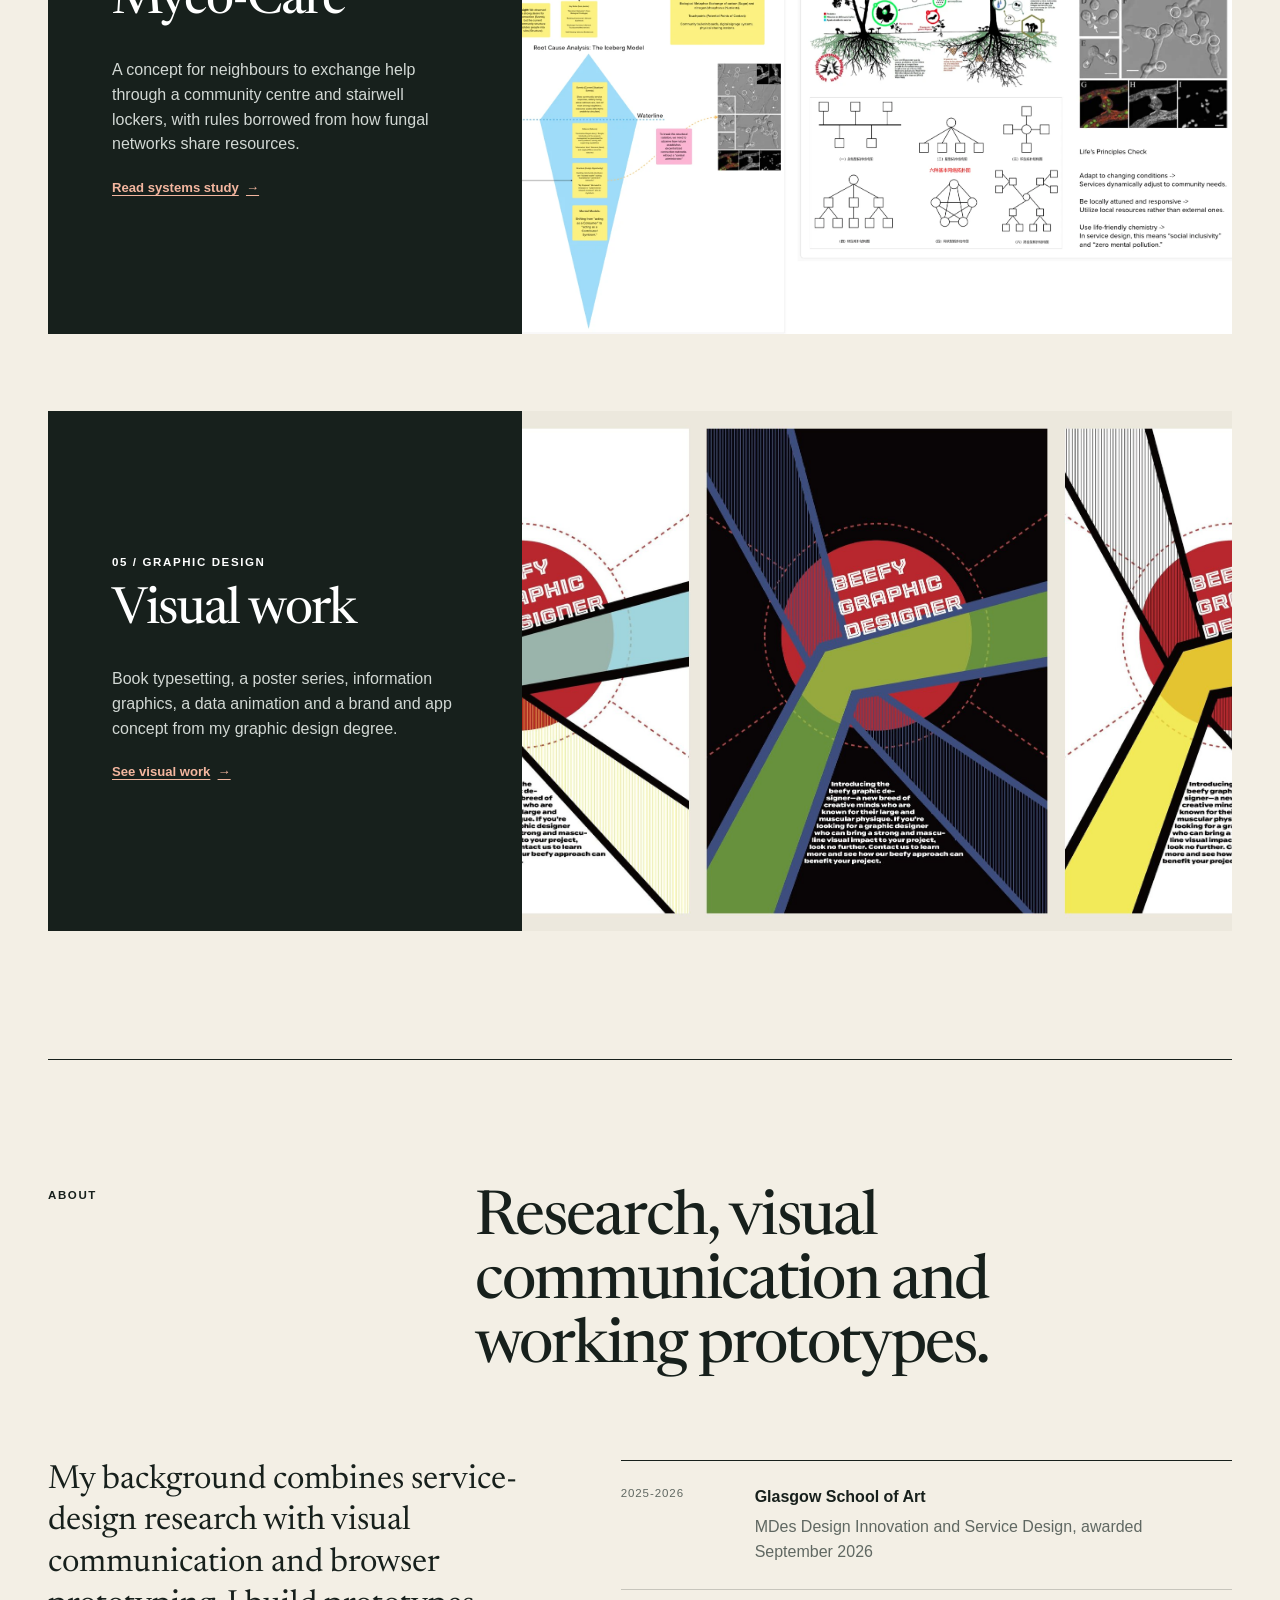
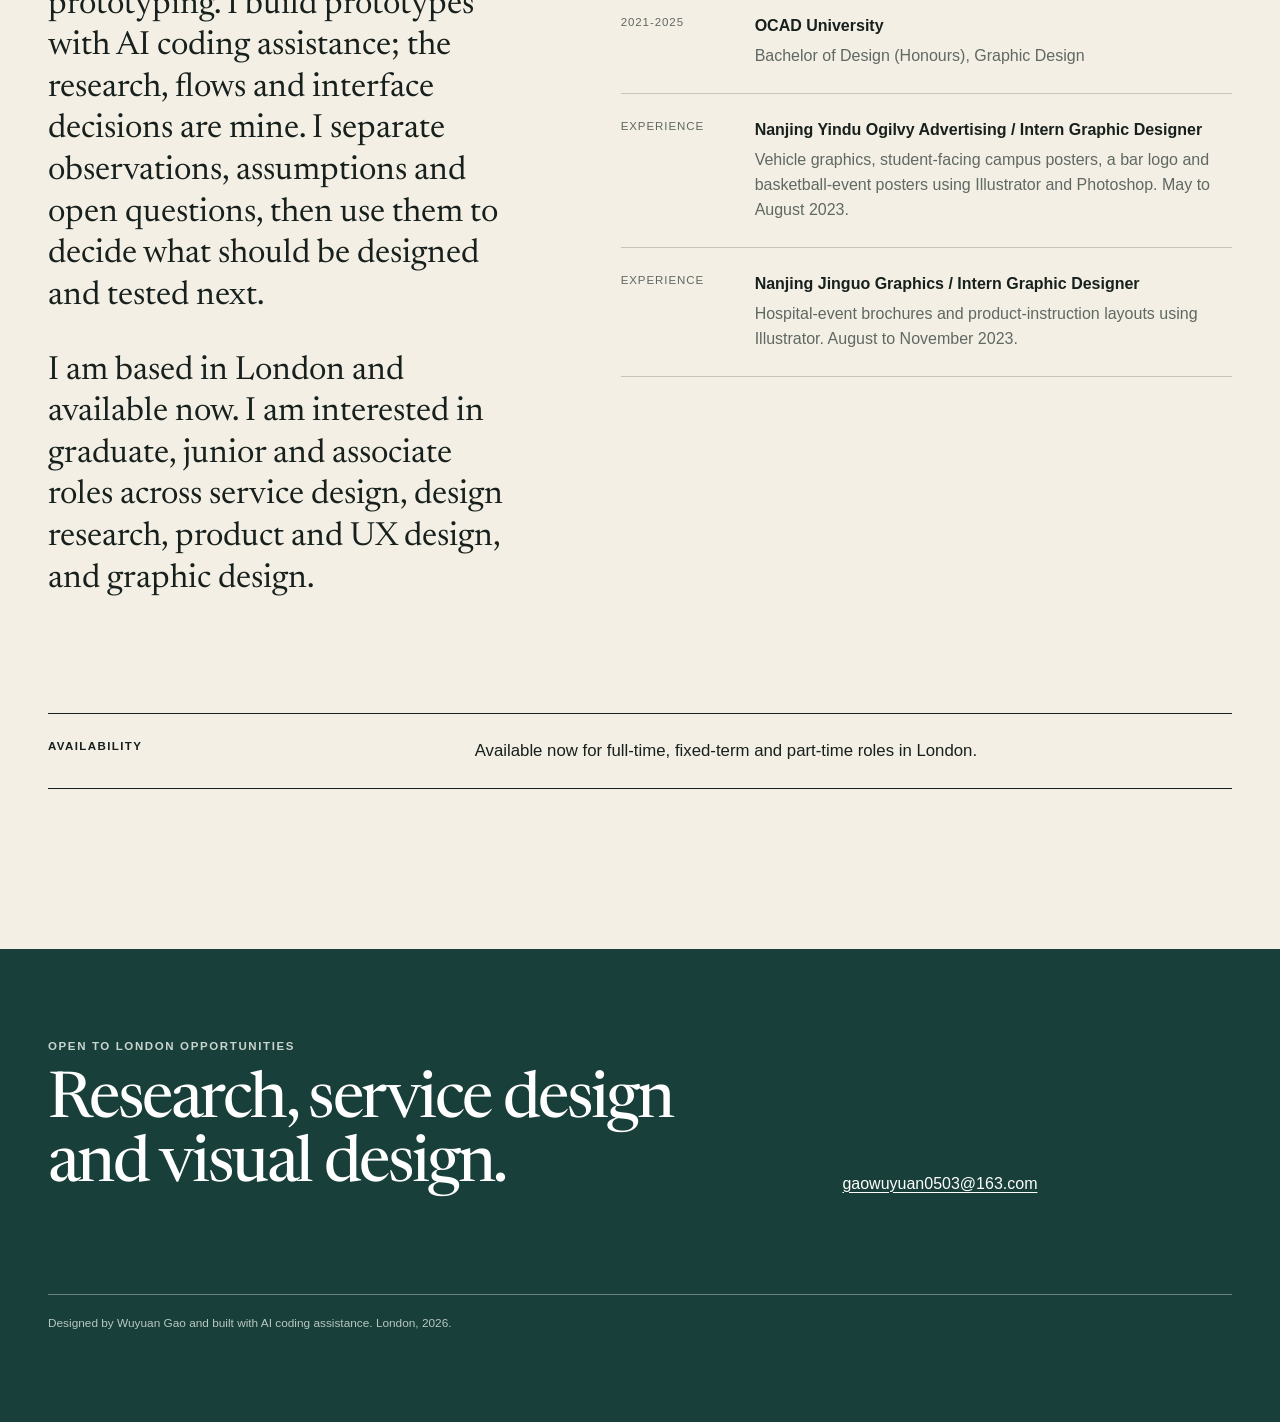
==== commit c045d127: "Add Visual work page and plain-language case intros" ====
--- a/index.html
+++ b/index.html
@@ -1,3 +1,3 @@
 <!doctype html>
-<html lang="en"><head><meta charSet="utf-8"/><meta name="viewport" content="width=device-width, initial-scale=1"/><link rel="stylesheet" href="./app/globals.css"/><title>Wuyuan Gao - Service Designer</title><meta name="description" content="Service design, research and working prototypes by Wuyuan Gao. Based in London."/><meta property="og:title" content="Wuyuan Gao - Service Designer"/><meta property="og:description" content="Evidence-led service design, interaction design and working prototypes."/><meta property="og:type" content="website"/><meta property="og:url" content="https://gaogaomyx.github.io/portfolio/"/><meta property="og:image" content="https://gaogaomyx.github.io/portfolio/og.png"/><meta property="og:image:width" content="1200"/><meta property="og:image:height" content="630"/><meta name="twitter:card" content="summary_large_image"/><meta name="twitter:image" content="https://gaogaomyx.github.io/portfolio/og.png"/><meta name="twitter:title" content="Wuyuan Gao - Service Designer"/><meta name="twitter:description" content="Evidence-led service design, interaction design and working prototypes."/><meta name="twitter:image:width" content="1200"/><meta name="twitter:image:height" content="630"/><link rel="shortcut icon" href="./favicon.svg"/><link rel="icon" href="./favicon.svg"/>
-</head><body><div class="site-shell"><a class="skip-link" href="#main">Skip to content</a><header class="site-header"><div class="site-header__inner"><a href="./index.html" class="wordmark" aria-label="Wuyuan Gao home"><span>Wuyuan Gao</span><small>Service designer</small></a><nav class="site-nav" aria-label="Primary navigation"><a href="./index.html#work">Work</a><a href="./index.html#about">About</a><a href="mailto:gaowuyuan0503@163.com">Contact</a><a class="nav-download" href="./Wuyuan-Gao-Portfolio.pdf" download="">PDF</a></nav></div></header><main id="main"><section class="home-hero page-frame"><div class="hero-kicker"><span class="status-dot" aria-hidden="true"></span>Based in London / Available now</div><div class="home-hero__grid"><div><p class="eyebrow">Service design / research / prototypes</p><h1>I research complex services and turn findings into <em>clear, testable proposals.</em></h1></div><div class="home-intro"><p>I am Wuyuan Gao. I completed an MDes in Design Innovation and Service Design at the Glasgow School of Art in September 2026, after a BDes (Honours) in Graphic Design at OCAD University.</p><p>My work moves from field research and critical synthesis into service framing, interaction design and working prototypes.</p><div class="hero-actions"><a class="button button--dark" href="#work">View selected work</a><a class="button button--line" href="./Wuyuan-Gao-Portfolio.pdf" download="">Download portfolio</a></div></div></div><div class="capability-rail" aria-label="Core capabilities"><span>Research and synthesis</span><span>Service framing</span><span>Journey design</span><span>Working prototypes</span><span>Visual communication</span></div></section><section class="work-section page-frame" id="work"><div class="section-heading"><p class="eyebrow">Selected work / 2025-2026</p><h2>Four projects showing how research informed each design decision.</h2></div><div class="project-list"><article class="project-card" style="--project-accent:#315d52"><a href="./work/month-end-buffer/index.html" class="project-card__image"><img src="./assets/month-end-board.jpg" alt="Month-End service rehearsal in use, showing the July month-end pack with cards sorted into columns" loading="lazy"/></a><div class="project-card__copy"><p class="project-number">01</p><div><p class="eyebrow">Independent service research and rehearsal<!-- --> / <!-- -->2026</p><h3><a href="./work/month-end-buffer/index.html">Month-End Buffer</a></h3><p>One owner case became a working comparison of two responsibility models for month-end preparation.</p><p class="capability-line">Field research / Evidence framing / Service-system design / Browser prototyping / Evaluation</p><a href="./work/month-end-buffer/index.html" class="text-link text-link--primary">Read full case study <span aria-hidden="true">→</span></a></div></div></article><article class="project-card" style="--project-accent:#bd2434"><a href="./work/protection-preview/index.html" class="project-card__image"><img src="./assets/sw-final-hero-full.jpg" alt="Final Protection Preview website with the headline Take Your Time, Get the Clarity" loading="lazy"/></a><div class="project-card__copy"><p class="project-number">02</p><div><p class="eyebrow">Financial services collaboration<!-- --> / <!-- -->2026</p><h3><a href="./work/protection-preview/index.html">Protection Preview</a></h3><p>Public engagement and two prototype directions became a final group website, with my Prototype 2 making the process visible.</p><p class="capability-line">Qualitative research / Synthesis / Journey design / Interaction design / Browser prototyping</p><a href="./work/protection-preview/index.html" class="text-link text-link--primary">Read full case study <span aria-hidden="true">→</span></a></div></div></article><article class="project-card" style="--project-accent:#573052"><a href="./work/ritual-rewrite/index.html" class="project-card__image"><img src="./assets/ritual-game-card.jpg" alt="Ritual Rewrite browser game showing a grid of Ritual and Rewrite cards, a match counter and three lives" loading="lazy"/></a><div class="project-card__copy"><p class="project-number">03</p><div><p class="eyebrow">Heritage learning service<!-- --> / <!-- -->2025</p><h3><a href="./work/ritual-rewrite/index.html">Ritual Rewrite</a></h3><p>Prototype testing and interaction fixes shaped a combined digital and printed service about hidden labour and social roles.</p><p class="capability-line">Service design / Inclusive learning / Multidisciplinary collaboration / Interaction testing / Technical feasibility</p><a href="./work/ritual-rewrite/index.html" class="text-link text-link--primary">Read full case study <span aria-hidden="true">→</span></a></div></div></article></div><article class="systems-card" style="--project-accent:#be275d"><div><p class="eyebrow">04<!-- --> / <!-- -->Systems study</p><h3>Myco-Care</h3><p>A biomimicry study translates mycorrhizal networks into service rules for exchange between older residents, younger residents and community hubs.</p><a href="./work/myco-care/index.html" class="text-link text-link--primary">Read systems study <span aria-hidden="true">→</span></a></div><a href="./work/myco-care/index.html" class="systems-card__image"><img src="./assets/myco-overview.webp" alt="Myco-Care grounding, context and root-cause analysis" loading="lazy"/></a></article></section><section class="about-section page-frame" id="about"><div class="section-heading section-heading--about"><p class="eyebrow">About</p><h2>Research, visual communication and working prototypes.</h2></div><div class="about-grid"><div class="about-lead"><p>My background combines service-design research with visual communication and browser prototyping. I build prototypes with AI coding assistance; the research, flows and interface decisions are mine. I separate observations, assumptions and open questions, then use them to decide what should be designed and tested next.</p><p>I am based in London and available now. I am interested in graduate, junior and associate roles across service design, design research, experience design and product/UX.</p></div><div class="timeline"><article><span>2025-2026</span><h3>Glasgow School of Art</h3><p>MDes Design Innovation and Service Design, awarded September 2026</p></article><article><span>2021-2025</span><h3>OCAD University</h3><p>Bachelor of Design (Honours), Graphic Design</p></article><article><span>Experience</span><h3>Nanjing Yindu Ogilvy Advertising / Intern Graphic Designer</h3><p>Vehicle graphics, student-facing campus posters, a bar logo and basketball-event posters using Illustrator and Photoshop. May to August 2023.</p></article><article><span>Experience</span><h3>Nanjing Jinguo Graphics / Intern Graphic Designer</h3><p>Hospital-event brochures and product-instruction layouts using Illustrator. August to November 2023.</p></article></div></div><div class="availability-note"><span>Availability</span><p>Available now for full-time, fixed-term and part-time roles in London.</p></div></section></main><footer class="site-footer" id="contact"><div><p class="eyebrow eyebrow--light">Open to London opportunities</p><h2>Let&#x27;s make complex services easier to understand and use.</h2></div><div class="footer-links"><a href="mailto:gaowuyuan0503@163.com">gaowuyuan0503@163.com</a></div><p class="footer-note">Designed by Wuyuan Gao and built with AI coding assistance. London, 2026.</p></footer></div><script src="./local-viewer.js" defer></script></body></html>+<html lang="en"><head><meta charSet="utf-8"/><meta name="viewport" content="width=device-width, initial-scale=1"/><link rel="stylesheet" href="./app/globals.css"/><title>Wuyuan Gao - Portfolio</title><meta name="description" content="Service design, research, prototypes and graphic design by Wuyuan Gao. Based in London."/><meta property="og:title" content="Wuyuan Gao - Portfolio"/><meta property="og:description" content="Service design, research, working prototypes and graphic design."/><meta property="og:type" content="website"/><meta property="og:url" content="https://gaogaomyx.github.io/portfolio/"/><meta property="og:image" content="https://gaogaomyx.github.io/portfolio/og.png"/><meta property="og:image:width" content="1200"/><meta property="og:image:height" content="630"/><meta name="twitter:card" content="summary_large_image"/><meta name="twitter:image" content="https://gaogaomyx.github.io/portfolio/og.png"/><meta name="twitter:title" content="Wuyuan Gao - Portfolio"/><meta name="twitter:description" content="Service design, research, working prototypes and graphic design."/><meta name="twitter:image:width" content="1200"/><meta name="twitter:image:height" content="630"/><link rel="shortcut icon" href="./favicon.svg"/><link rel="icon" href="./favicon.svg"/>
+</head><body><div class="site-shell"><a class="skip-link" href="#main">Skip to content</a><header class="site-header"><div class="site-header__inner"><a href="./index.html" class="wordmark" aria-label="Wuyuan Gao home"><span>Wuyuan Gao</span><small>Design and research</small></a><nav class="site-nav" aria-label="Primary navigation"><a href="./index.html#work">Work</a><a class="nav-visual" href="./visual/index.html">Visual work</a><a class="nav-about" href="./index.html#about">About</a><a class="nav-contact" href="mailto:gaowuyuan0503@163.com">Contact</a><a class="nav-download" href="./Wuyuan-Gao-Portfolio.pdf" download="">PDF</a></nav></div></header><main id="main"><section class="home-hero page-frame"><div class="hero-kicker"><span class="status-dot" aria-hidden="true"></span>Based in London / Available now</div><div class="home-hero__grid"><div><p class="eyebrow">Service design / research / visual design</p><h1>I research complex services and turn findings into <em>clear, testable proposals.</em></h1></div><div class="home-intro"><p>I am Wuyuan Gao. I completed an MDes in Design Innovation and Service Design at the Glasgow School of Art in September 2026, after a BDes (Honours) in Graphic Design at OCAD University.</p><p>I interview people, map what they actually do, and build working prototypes to test with them. I also trained as a graphic designer: my typography, poster and information design work is on the <a href="./visual/index.html">Visual work</a> page.</p><div class="hero-actions"><a class="button button--dark" href="#work">View selected work</a><a class="button button--line" href="./Wuyuan-Gao-Portfolio.pdf" download="">Download portfolio</a></div></div></div><div class="capability-rail" aria-label="Core capabilities"><span>Research and synthesis</span><span>Service design</span><span>Journey design</span><span>Working prototypes</span><span>Visual communication</span></div></section><section class="work-section page-frame" id="work"><div class="section-heading"><p class="eyebrow">Selected work / 2025-2026</p><h2>Four projects showing how research informed each design decision.</h2></div><div class="project-list"><article class="project-card" style="--project-accent:#315d52"><a href="./work/month-end-buffer/index.html" class="project-card__image"><img src="./assets/month-end-board.jpg" alt="Month-End service rehearsal in use, showing the July month-end pack with cards sorted into columns" loading="lazy"/></a><div class="project-card__copy"><p class="project-number">01</p><div><p class="eyebrow">Small-business service research<!-- --> / <!-- -->2026</p><h3><a href="./work/month-end-buffer/index.html">Month-End Buffer</a></h3><p>Small-business owners were preparing invoices and VAT papers themselves before their accountant saw them. I built a simulation of a service that does that preparation and tried it with one co-owner.</p><p class="capability-line">Field research / Synthesis / Service design / Browser prototyping / Prototype trial</p><a href="./work/month-end-buffer/index.html" class="text-link text-link--primary">Read full case study <span aria-hidden="true">→</span></a></div></div></article><article class="project-card" style="--project-accent:#bd2434"><a href="./work/protection-preview/index.html" class="project-card__image"><img src="./assets/sw-final-hero-full.jpg" alt="Final Protection Preview website with the headline Take Your Time, Get the Clarity" loading="lazy"/></a><div class="project-card__copy"><p class="project-number">02</p><div><p class="eyebrow">Financial services collaboration<!-- --> / <!-- -->2026</p><h3><a href="./work/protection-preview/index.html">Protection Preview</a></h3><p>Street interviews for Scottish Widows showed why people stop before asking for a life-insurance quote. I designed one of the two prototypes behind the team&#x27;s final website.</p><p class="capability-line">Qualitative research / Synthesis / Journey design / Interaction design / Browser prototyping</p><a href="./work/protection-preview/index.html" class="text-link text-link--primary">Read full case study <span aria-hidden="true">→</span></a></div></div></article><article class="project-card" style="--project-accent:#573052"><a href="./work/ritual-rewrite/index.html" class="project-card__image"><img src="./assets/ritual-game-card.jpg" alt="Ritual Rewrite browser game showing a grid of Ritual and Rewrite cards, a match counter and three lives" loading="lazy"/></a><div class="project-card__copy"><p class="project-number">03</p><div><p class="eyebrow">Heritage learning service<!-- --> / <!-- -->2025</p><h3><a href="./work/ritual-rewrite/index.html">Ritual Rewrite</a></h3><p>A no-login browser game and a printed teacher guide for a short classroom session on heritage. I fixed the failures found in two playtests.</p><p class="capability-line">Service design / Inclusive learning / Multidisciplinary collaboration / Interaction testing / Technical feasibility</p><a href="./work/ritual-rewrite/index.html" class="text-link text-link--primary">Read full case study <span aria-hidden="true">→</span></a></div></div></article></div><article class="systems-card" style="--project-accent:#be275d"><div><p class="eyebrow">04<!-- --> / <!-- -->Systems study</p><h3>Myco-Care</h3><p>A concept for neighbours to exchange help through a community centre and stairwell lockers, with rules borrowed from how fungal networks share resources.</p><a href="./work/myco-care/index.html" class="text-link text-link--primary">Read systems study <span aria-hidden="true">→</span></a></div><a href="./work/myco-care/index.html" class="systems-card__image"><img src="./assets/myco-overview.webp" alt="Myco-Care grounding, context and root-cause analysis" loading="lazy"/></a></article><article class="systems-card" style="--project-accent:#b4372b;margin-top:clamp(3rem,6vw,6rem)"><div><p class="eyebrow">05 / Graphic design</p><h3>Visual work</h3><p>Book typesetting, a poster series, information graphics, a data animation and a brand and app concept from my graphic design degree.</p><a href="./visual/index.html" class="text-link text-link--primary">See visual work <span aria-hidden="true">→</span></a></div><a href="./visual/index.html" class="systems-card__image"><img src="./assets/visual-beefy-series.jpg" alt="Three Beefy Graphic Designer posters in different colourways" loading="lazy"/></a></article></section><section class="about-section page-frame" id="about"><div class="section-heading section-heading--about"><p class="eyebrow">About</p><h2>Research, visual communication and working prototypes.</h2></div><div class="about-grid"><div class="about-lead"><p>My background combines service-design research with visual communication and browser prototyping. I build prototypes with AI coding assistance; the research, flows and interface decisions are mine. I separate observations, assumptions and open questions, then use them to decide what should be designed and tested next.</p><p>I am based in London and available now. I am interested in graduate, junior and associate roles across service design, design research, product and UX design, and graphic design.</p></div><div class="timeline"><article><span>2025-2026</span><h3>Glasgow School of Art</h3><p>MDes Design Innovation and Service Design, awarded September 2026</p></article><article><span>2021-2025</span><h3>OCAD University</h3><p>Bachelor of Design (Honours), Graphic Design</p></article><article><span>Experience</span><h3>Nanjing Yindu Ogilvy Advertising / Intern Graphic Designer</h3><p>Vehicle graphics, student-facing campus posters, a bar logo and basketball-event posters using Illustrator and Photoshop. May to August 2023.</p></article><article><span>Experience</span><h3>Nanjing Jinguo Graphics / Intern Graphic Designer</h3><p>Hospital-event brochures and product-instruction layouts using Illustrator. August to November 2023.</p></article></div></div><div class="availability-note"><span>Availability</span><p>Available now for full-time, fixed-term and part-time roles in London.</p></div></section></main><footer class="site-footer" id="contact"><div><p class="eyebrow eyebrow--light">Open to London opportunities</p><h2>Research, service design and visual design.</h2></div><div class="footer-links"><a href="mailto:gaowuyuan0503@163.com">gaowuyuan0503@163.com</a></div><p class="footer-note">Designed by Wuyuan Gao and built with AI coding assistance. London, 2026.</p></footer></div><script src="./local-viewer.js" defer></script></body></html>
--- a/app/globals.css
+++ b/app/globals.css
@@ -341,3 +341,18 @@
   html { scroll-behavior: auto; }
   *, *::before, *::after { transition-duration: 0.01ms !important; animation-duration: 0.01ms !important; }
 }
+
+/* 2026-11-11: Visual work nav item and page */
+.home-intro p a { color: inherit; text-underline-offset: 0.18em; }
+.media-card .image-zoom-trigger--natural img { display: block; }
+@media (max-width: 760px) {
+  .site-nav a:nth-child(2), .site-nav a:nth-child(3) { display: inline-flex; }
+  .site-nav .nav-about, .site-nav .nav-contact { display: none; }
+  .site-nav a, .wordmark span { white-space: nowrap; }
+}
+@media (max-width: 420px) {
+  .wordmark span { font-size: 1.1rem; }
+  .site-nav { gap: 0.6rem; font-size: 0.78rem; }
+  .site-nav .nav-download { padding-inline: 0.6rem; }
+}
+@media (max-width: 900px) { .media-grid[style] { grid-template-columns: 1fr !important; } }
